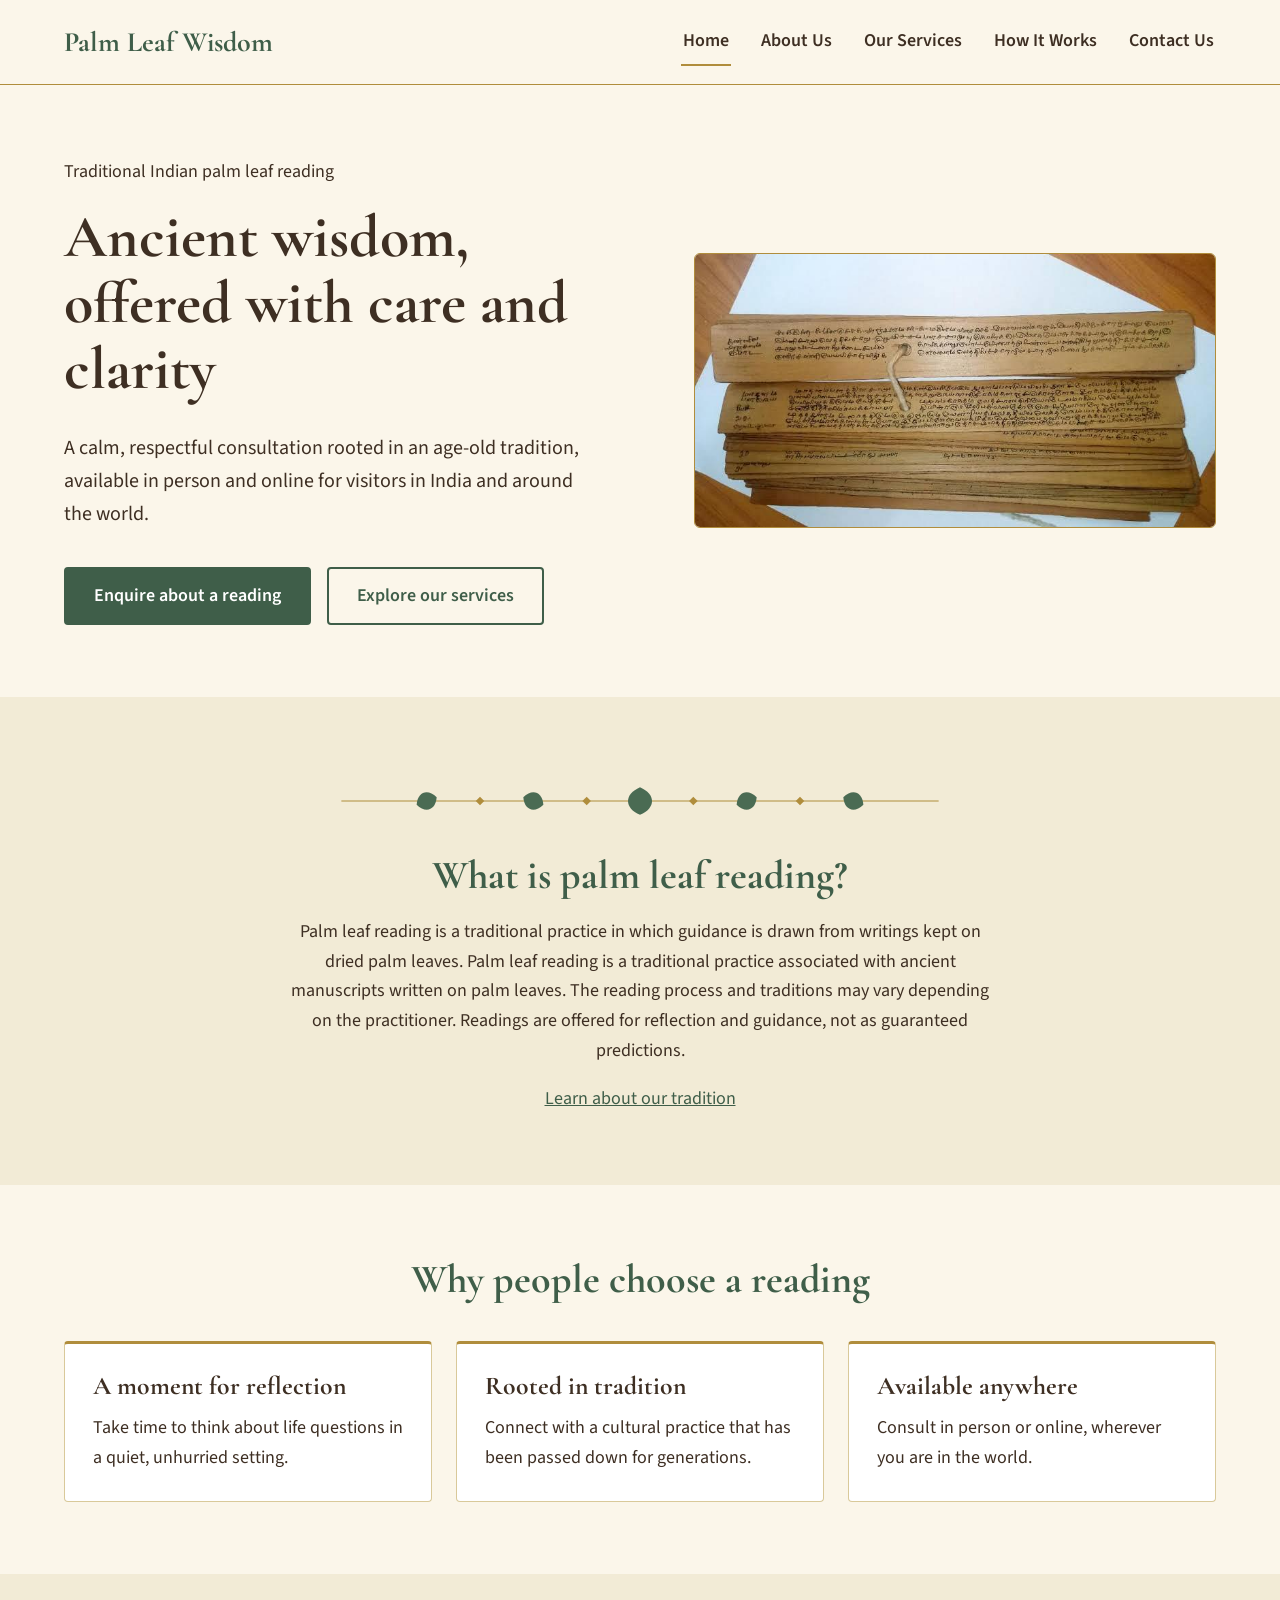
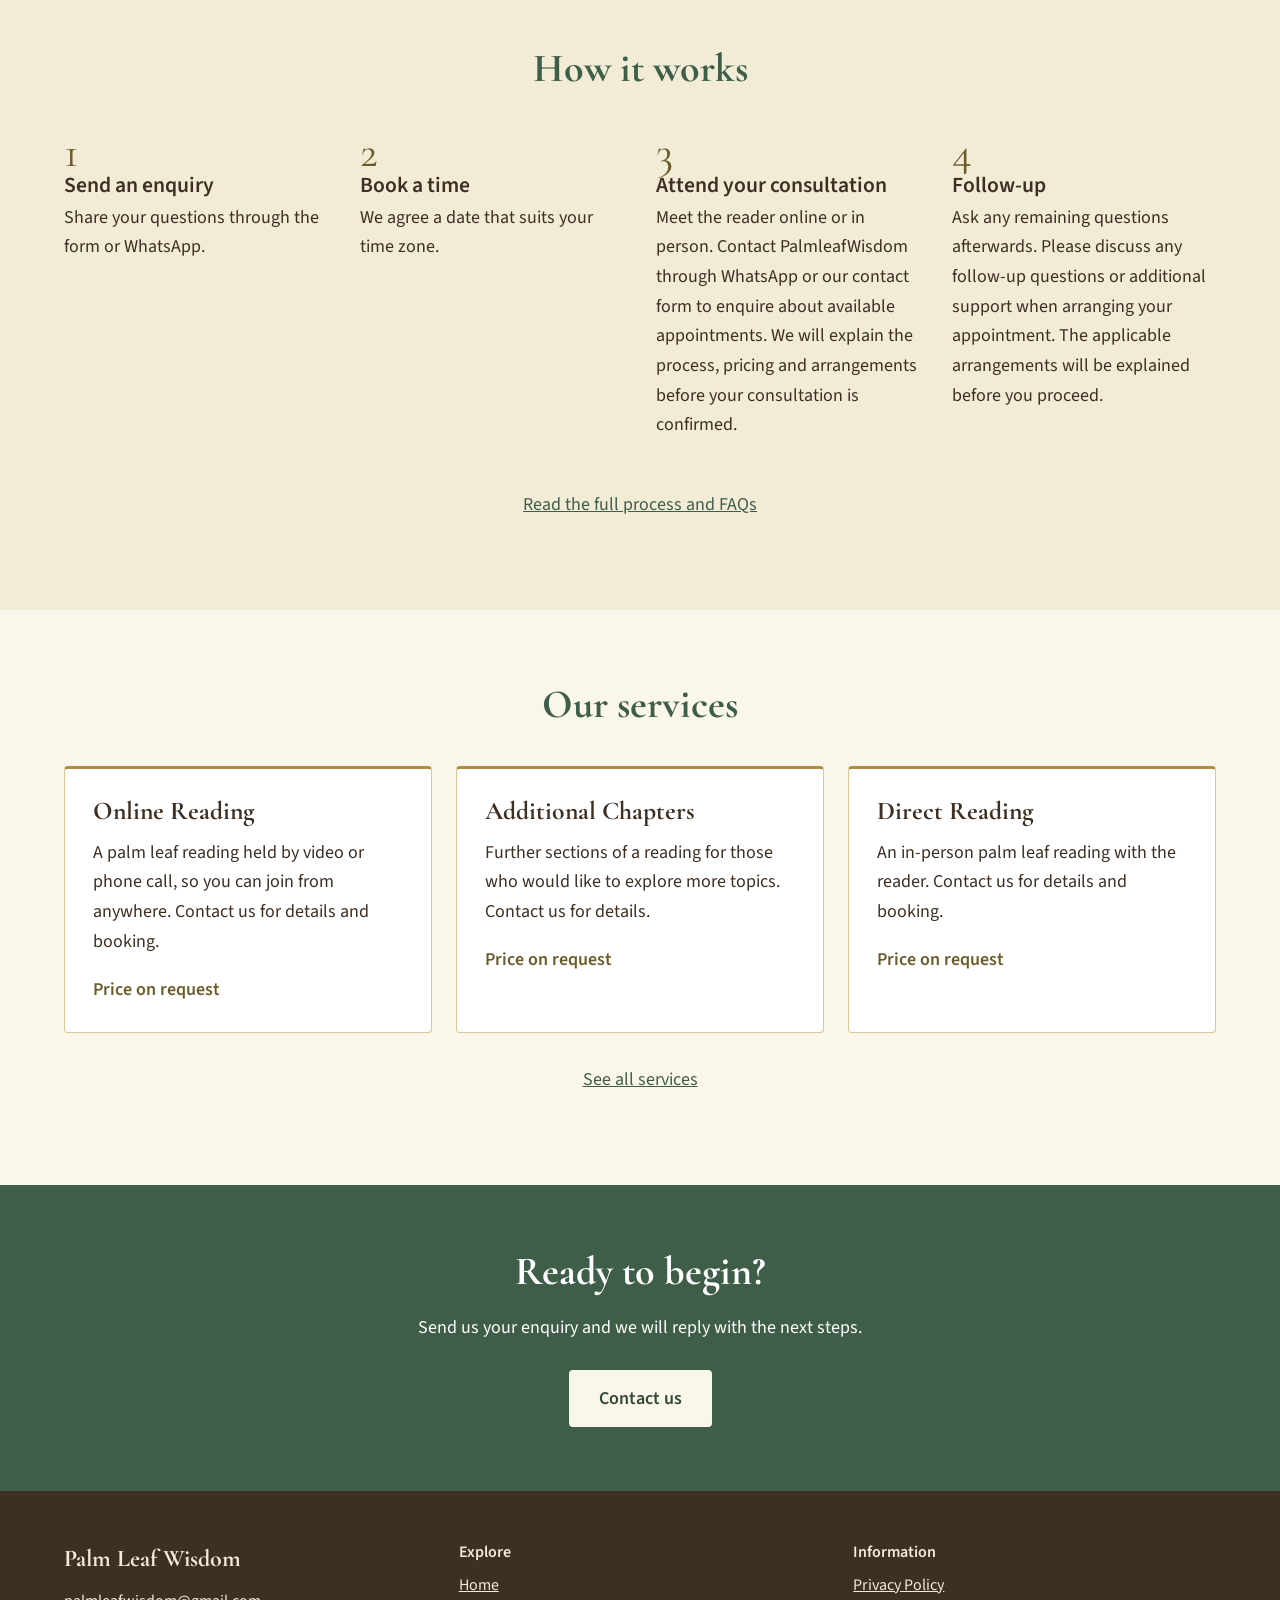
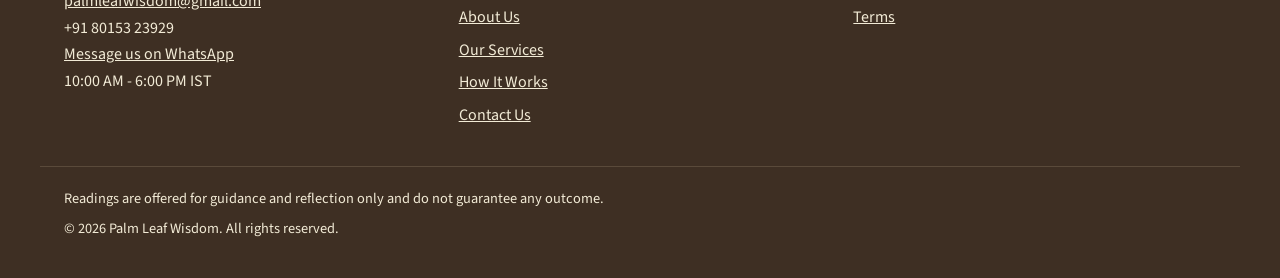
==== index.html @ 373e1920 "Update index.html" ====
<!DOCTYPE html>
<html lang="en">
<head>
  <meta charset="utf-8">
  <meta name="viewport" content="width=device-width, initial-scale=1">
  <title>Palm Leaf Wisdom | Traditional Palm Leaf Reading in India and Online</title>
  <meta name="description" content="Traditional Indian palm leaf reading, offered in person and online. Learn how a consultation works and send an enquiry. Readings are for guidance and reflection.">
  <link rel="icon" href="favicon.svg" type="image/svg+xml">
  <link rel="preconnect" href="https://fonts.googleapis.com">
  <link rel="preconnect" href="https://fonts.gstatic.com" crossorigin>
  <link href="https://fonts.googleapis.com/css2?family=Cormorant+Garamond:wght@600;700&family=Source+Sans+3:wght@400;600&display=swap" rel="stylesheet">
  <link rel="stylesheet" href="css/styles.css">
</head>
<body>
  <a class="skip-link" href="#main">Skip to main content</a>

  <header id="site-header">
    <!-- Menu is built by js/layout.js. This simple menu shows if JavaScript is off. -->
    <noscript>
      <nav aria-label="Main menu" class="container">
        <a href="index.html">Home</a> | <a href="about.html">About Us</a> | <a href="services.html">Our Services</a> |
        <a href="how-it-works.html">How It Works</a> | <a href="contact.html">Contact Us</a>
      </nav>
    </noscript>
  </header>

  <main id="main">

    <!-- Hero -->
    <section class="hero">
      <div class="container hero-inner">
        <div class="hero-text">
          <p>Traditional Indian palm leaf reading</p>
          <h1>Ancient wisdom, offered with care and clarity</h1>
          <p class="lead">A calm, respectful consultation rooted in an age-old tradition, available in person and online for visitors in India and around the world.</p>
          <div class="button-row">
            <a class="button" href="contact.html">Enquire about a reading</a>
            <a class="button button-outline" href="services.html">Explore our services</a>
          </div>
        </div>
        <figure class="hero-image">
          <img src="images/hero.jpg.jpg" alt="Describe what is in your photo">
        </figure>
      </div>
    </section>

    <!-- What is palm leaf reading -->
    <section class="section section-tint">
      <div class="container narrow center">
        <img class="divider" src="images/leaf-divider.svg" width="1200" height="120" alt="">
        <h2>What is palm leaf reading?</h2>
        <p>Palm leaf reading is a traditional practice in which guidance is drawn from writings kept on dried palm leaves. Palm leaf reading is a traditional practice associated with ancient manuscripts written on palm leaves. The reading process and traditions may vary depending on the practitioner. Readings are offered for reflection and guidance, not as guaranteed predictions.</p>
        <a href="about.html">Learn about our tradition</a>
      </div>
    </section>

    <!-- Benefits -->
    <section class="section">
      <div class="container">
        <h2 class="section-title">Why people choose a reading</h2>
        <div class="cards">
          <article class="card">
            <h3>A moment for reflection</h3>
            <p>Take time to think about life questions in a quiet, unhurried setting.</p>
          </article>
          <article class="card">
            <h3>Rooted in tradition</h3>
            <p>Connect with a cultural practice that has been passed down for generations.</p>
          </article>
          <article class="card">
            <h3>Available anywhere</h3>
            <p>Consult in person or online, wherever you are in the world.</p>
          </article>
        </div>
      </div>
    </section>

    <!-- How it works -->
    <section class="section section-tint">
      <div class="container">
        <h2 class="section-title">How it works</h2>
        <ol class="steps">
          <li><h3>Send an enquiry</h3><p>Share your questions through the form or WhatsApp.</p></li>
          <li><h3>Book a time</h3><p>We agree a date that suits your time zone.</p></li>
          <li><h3>Attend your consultation</h3><p>Meet the reader online or in person. Contact PalmleafWisdom through WhatsApp or our contact form to enquire about available appointments. We will explain the process, pricing and arrangements before your consultation is confirmed.</p></li>
          <li><h3>Follow-up</h3><p>Ask any remaining questions afterwards. Please discuss any follow-up questions or additional support when arranging your appointment. The applicable arrangements will be explained before you proceed.</p></li>
        </ol>
        <p class="section-link"><a href="how-it-works.html">Read the full process and FAQs</a></p>
      </div>
    </section>

    <!-- Services preview (filled in from js/config.js) -->
    <section class="section">
      <div class="container">
        <h2 class="section-title">Our services</h2>
        <div class="cards" id="services-list" data-limit="3">
          <noscript><p>Please see our <a href="services.html">services page</a>.</p></noscript>
        </div>
        <p class="section-link"><a href="services.html">See all services</a></p>
      </div>
    </section>

    <!-- Call to action -->
    <section class="cta-band">
      <div class="container">
        <h2>Ready to begin?</h2>
        <p>Send us your enquiry and we will reply with the next steps.</p>
        <a class="button button-light" href="contact.html">Contact us</a>
      </div>
    </section>

  </main>

  <footer id="site-footer">
    <!-- Footer is built by js/layout.js -->
    <noscript>
      <div class="container">
        <p><a href="privacy.html">Privacy Policy</a> | <a href="terms.html">Terms</a></p>
      </div>
    </noscript>
  </footer>

  <script src="js/config.js"></script>
  <script src="js/layout.js"></script>
</body>
</html>
---- css/styles.css ----
/* ==========================================================
   styles.css  -  one stylesheet shared by every page
   To change the colors, edit the values in :root below.
   ========================================================== */

:root {
  --ivory: #FBF6EA;
  --ivory-deep: #F2EBD6;
  --leaf: #EADFC2;
  --green: #3F5E49;
  --green-dark: #2F4838;
  --brown: #3E2F23;
  --brown-soft: #5A4A3A;
  --gold: #B08D3C;
  --gold-text: #6B5A2A;
  --gold-light: #E3C77E;
  --white: #FFFFFF;

  --font-heading: "Cormorant Garamond", Georgia, "Times New Roman", serif;
  --font-body: "Source Sans 3", system-ui, -apple-system, "Segoe UI", Roboto, Arial, sans-serif;
}

/* ---------- Base ---------- */
*, *::before, *::after { box-sizing: border-box; }

body {
  margin: 0;
  background: var(--ivory);
  color: var(--brown);
  font-family: var(--font-body);
  font-size: 1.125rem;
  line-height: 1.65;
  overflow-wrap: anywhere; /* lets long emails wrap on very small phones */
}

img { max-width: 100%; height: auto; }

h1, h2, h3 {
  font-family: var(--font-heading);
  line-height: 1.1;
  margin: 0 0 0.5em;
}
h1 { font-size: clamp(2.4rem, 6vw, 3.75rem); }
h2 { font-size: clamp(1.9rem, 4vw, 2.5rem); color: var(--green); }
h3 { font-size: 1.6rem; }
p { margin: 0 0 1em; }

a { color: var(--green); }
a:hover { color: var(--gold-text); }

:focus-visible {
  outline: 3px solid var(--gold);
  outline-offset: 3px;
}

.container { max-width: 1200px; margin: 0 auto; padding: 0 24px; }
.section { padding: 72px 0; }
.section-tint { background: var(--ivory-deep); }
.center { text-align: center; }
.narrow { max-width: 760px; margin-left: auto; margin-right: auto; }

.skip-link {
  position: absolute;
  left: -999px;
  top: 8px;
  background: var(--green);
  color: var(--white);
  padding: 10px 16px;
  z-index: 100;
}
.skip-link:focus { left: 8px; color: var(--white); }

/* ---------- Header and menu ---------- */
.site-header { border-bottom: 1px solid var(--gold); background: var(--ivory); }
.header-inner {
  display: flex;
  flex-wrap: wrap;
  align-items: center;
  justify-content: space-between;
  gap: 12px 24px;
  padding-top: 18px;
  padding-bottom: 18px;
}
.brand {
  font-family: var(--font-heading);
  font-weight: 700;
  font-size: 1.75rem;
  color: var(--green);
  text-decoration: none;
}
.site-nav ul { list-style: none; margin: 0; padding: 0; display: flex; flex-wrap: wrap; gap: 8px 28px; }
.site-nav a {
  display: inline-block;
  padding: 8px 2px;
  font-weight: 600;
  color: var(--brown);
  text-decoration: none;
  border-bottom: 2px solid transparent;
}
.site-nav a:hover { color: var(--gold-text); border-bottom-color: var(--gold); }
.site-nav a[aria-current="page"] { border-bottom-color: var(--gold); }

.nav-toggle {
  display: none;
  min-height: 44px;
  padding: 8px 18px;
  background: transparent;
  color: var(--green);
  border: 2px solid var(--green);
  border-radius: 4px;
  font: inherit;
  font-weight: 600;
  cursor: pointer;
}

@media (max-width: 760px) {
  .nav-toggle { display: inline-block; }
  .site-nav { display: none; width: 100%; }
  .site-nav.open { display: block; }
  .site-nav ul { flex-direction: column; gap: 0; }
  .site-nav a { display: block; padding: 12px 0; border-bottom: 1px solid var(--leaf); }
}

/* ---------- Buttons ---------- */
.button {
  display: inline-block;
  min-height: 44px;
  padding: 12px 28px;
  background: var(--green);
  color: var(--white);
  border: 2px solid var(--green);
  border-radius: 4px;
  font: inherit;
  font-weight: 600;
  text-decoration: none;
  text-align: center;
  cursor: pointer;
}
.button:hover { background: var(--green-dark); border-color: var(--green-dark); color: var(--white); }
.button-outline { background: transparent; color: var(--green); }
.button-outline:hover { background: var(--green); color: var(--white); }
.button-light { background: var(--ivory); border-color: var(--ivory); color: var(--green-dark); }
.button-light:hover { background: var(--white); border-color: var(--white); color: var(--green-dark); }
.button-row { display: flex; flex-wrap: wrap; gap: 16px; }

/* ---------- Hero ---------- */
.hero { padding: 72px 0; }
.hero-inner { display: flex; flex-wrap: wrap; align-items: center; gap: 48px; }
.hero-text { flex: 1 1 420px; }
.hero-text p { max-width: 520px; }
.hero-text .lead { margin-bottom: 1.8em; }
.hero-image {
  flex: 1 1 360px;
  margin: 0;
  border: 1px solid var(--gold);
  border-radius: 6px;
  overflow: hidden;
  background: var(--leaf);
}
.hero-image img { display: block; width: 100%; }

.divider { display: block; width: 100%; max-width: 640px; margin: 0 auto 20px; }

/* ---------- Cards, steps ---------- */
.cards {
  display: grid;
  grid-template-columns: repeat(auto-fit, minmax(250px, 1fr));
  gap: 24px;
}
.card {
  background: var(--white);
  border: 1px solid #D9C99A;
  border-top: 3px solid var(--gold);
  border-radius: 4px;
  padding: 28px;
}
.card p:last-child { margin-bottom: 0; }
.price { font-weight: 600; color: var(--gold-text); }

.steps {
  list-style: none;
  margin: 0;
  padding: 0;
  display: grid;
  grid-template-columns: repeat(auto-fit, minmax(220px, 1fr));
  gap: 32px;
  counter-reset: step;
}
.steps li { counter-increment: step; }
.steps li::before {
  content: counter(step);
  display: block;
  font-family: var(--font-heading);
  font-size: 2.75rem;
  line-height: 1;
  color: var(--gold-text);
}
.steps h3 { font-size: 1.35rem; font-family: var(--font-body); font-weight: 600; margin-bottom: 0.25em; }

.section-title { margin-bottom: 40px; text-align: center; }
.section-link { margin-top: 32px; text-align: center; }

/* ---------- Call to action band ---------- */
.cta-band { background: var(--green); color: var(--white); padding: 64px 0; text-align: center; }
.cta-band h2 { color: var(--white); }
.cta-band p { max-width: 560px; margin-left: auto; margin-right: auto; margin-bottom: 1.5em; }

/* ---------- Footer ---------- */
.site-footer { background: var(--brown); color: var(--ivory-deep); padding: 48px 0 32px; font-size: 1rem; }
.site-footer a { color: var(--ivory-deep); }
.site-footer a:hover { color: var(--gold-light); }
.footer-grid { display: grid; grid-template-columns: repeat(auto-fit, minmax(220px, 1fr)); gap: 32px; }
.footer-brand { font-family: var(--font-heading); font-weight: 700; font-size: 1.5rem; margin-bottom: 0.4em; }
.footer-heading { font-weight: 600; margin-bottom: 0.4em; }
.site-footer ul { list-style: none; margin: 0; padding: 0; }
.site-footer li { margin-bottom: 6px; }
.footer-note { margin-top: 32px; padding-top: 20px; border-top: 1px solid var(--brown-soft); font-size: 0.9rem; }
.footer-note p { margin-bottom: 0.4em; }

/* ---------- Inner pages (used from Stage 3) ---------- */
.page-hero { background: var(--ivory-deep); padding: 56px 0; text-align: center; border-bottom: 1px solid var(--gold); }
.page-hero h1 { color: var(--green); }
.prose { max-width: 760px; margin: 0 auto; }
.prose h2 { margin-top: 1.5em; }
.notice { background: var(--ivory-deep); border: 1px solid var(--gold); border-radius: 4px; padding: 16px 20px; }

details { background: var(--white); border: 1px solid #D9C99A; border-radius: 4px; margin-bottom: 12px; }
summary { cursor: pointer; padding: 16px 20px; font-weight: 600; min-height: 44px; }
details p { padding: 0 20px; }

/* ---------- Form (used from Stage 4) ---------- */
.form-field { margin-bottom: 20px; }
label { display: block; font-weight: 600; margin-bottom: 6px; }
input, select, textarea {
  width: 100%;
  min-height: 44px;
  padding: 10px 12px;
  background: var(--white);
  color: var(--brown);
  border: 1px solid var(--brown-soft);
  border-radius: 4px;
  font: inherit;
}
textarea { min-height: 140px; resize: vertical; }
.error-text { color: #9B2C2C; font-size: 0.95rem; margin-top: 4px; }

/* ---------- Motion preferences ---------- */
@media (prefers-reduced-motion: reduce) {
  * { scroll-behavior: auto !important; transition: none !important; animation: none !important; }
}

/* ---------- Layout helpers for Stage 3 pages ---------- */
.two-col {
  display: grid;
  grid-template-columns: repeat(auto-fit, minmax(min(300px, 100%), 1fr));
  gap: 48px;
  align-items: start;
}
.lead { font-size: 1.25rem; }
.image-placeholder {
  display: flex;
  align-items: center;
  justify-content: center;
  min-height: 280px;
  padding: 24px;
  text-align: center;
  background: var(--leaf);
  border: 2px dashed var(--gold);
  border-radius: 6px;
  color: var(--brown-soft);
  font-size: 1rem;
}
.contact-list { list-style: none; margin: 0 0 1.5em; padding: 0; }
.contact-list li { margin-bottom: 12px; }
.prose h2 { font-size: 1.75rem; }

/* ---------- Form messages (Stage 4) ---------- */
.hp { position: absolute; left: -9999px; height: 0; overflow: hidden; }
input[aria-invalid="true"], select[aria-invalid="true"], textarea[aria-invalid="true"] { border: 2px solid #9B2C2C; }
.form-message { padding: 16px 20px; border-radius: 4px; margin-bottom: 20px; font-weight: 600; }
.form-success { background: #E7F0E9; border: 1px solid var(--green); color: var(--green-dark); }
.form-error { background: #F8E8E8; border: 1px solid #9B2C2C; color: #7A2020; }
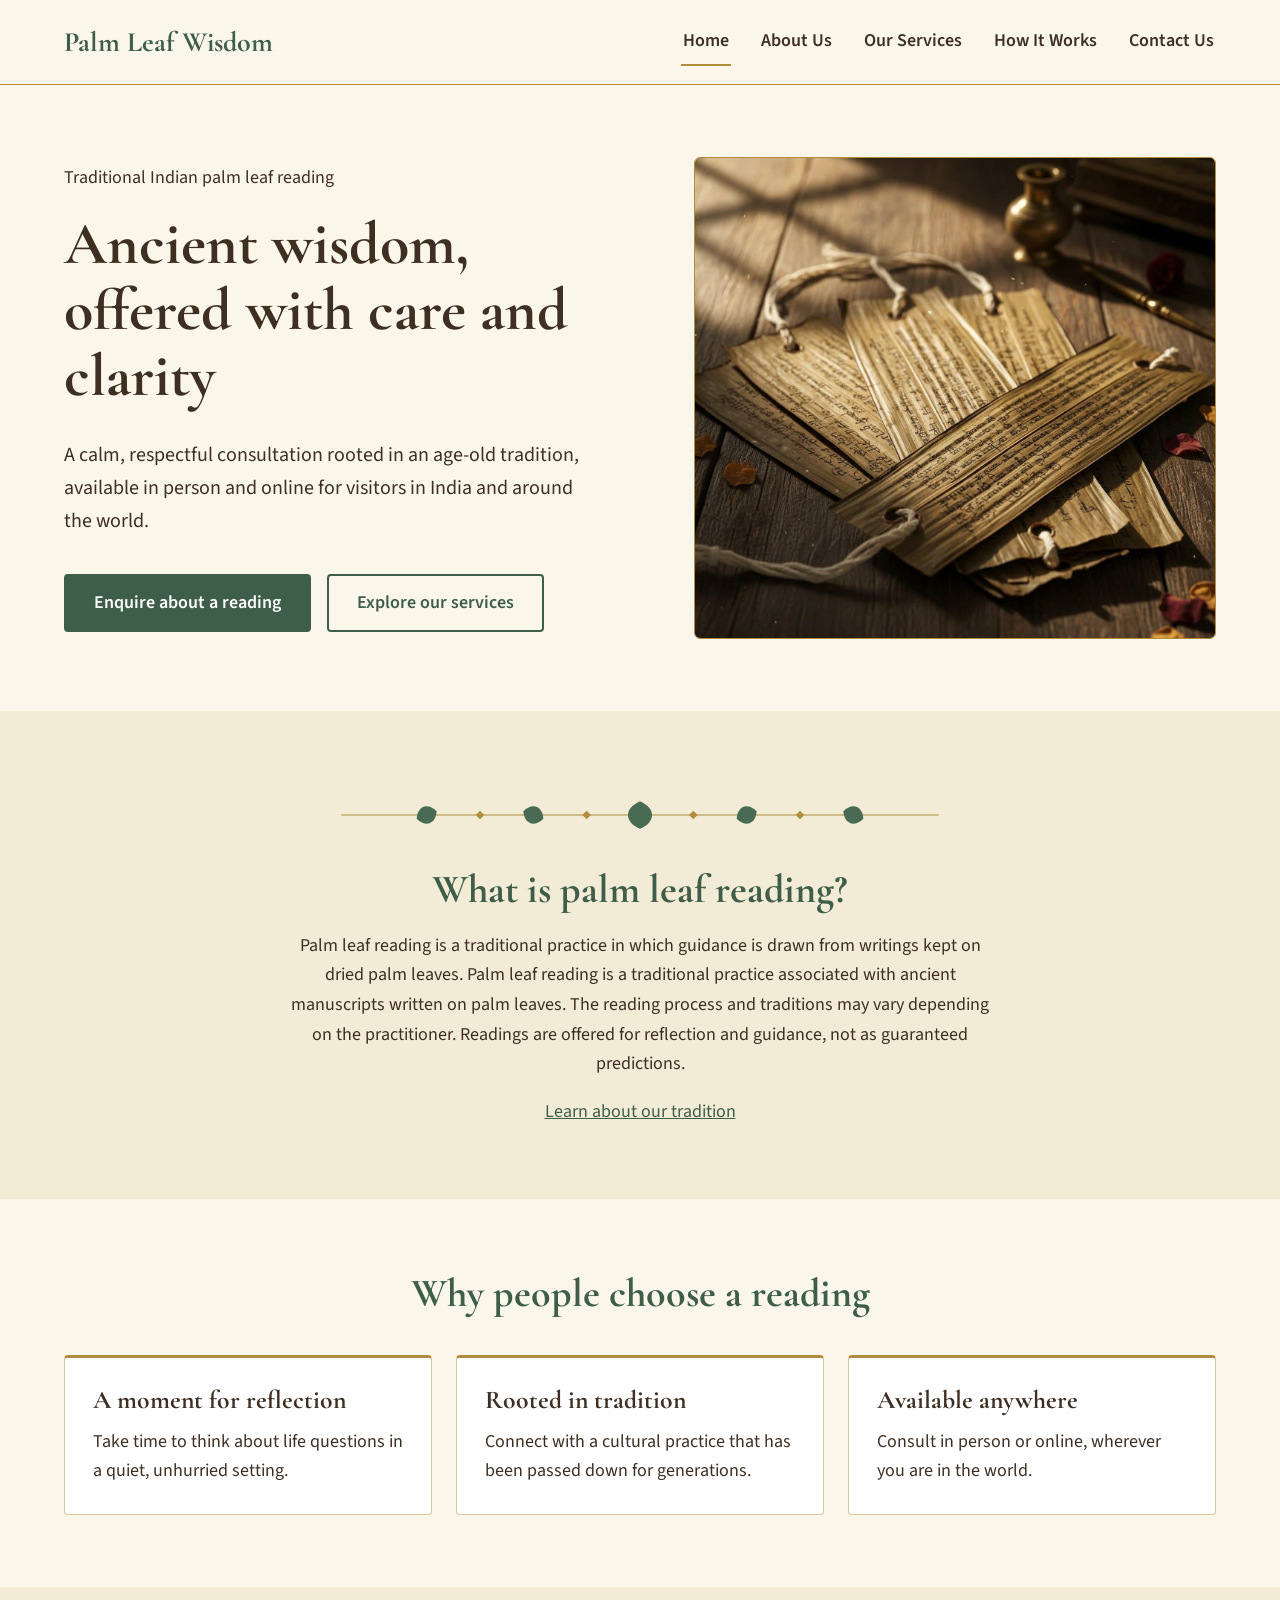
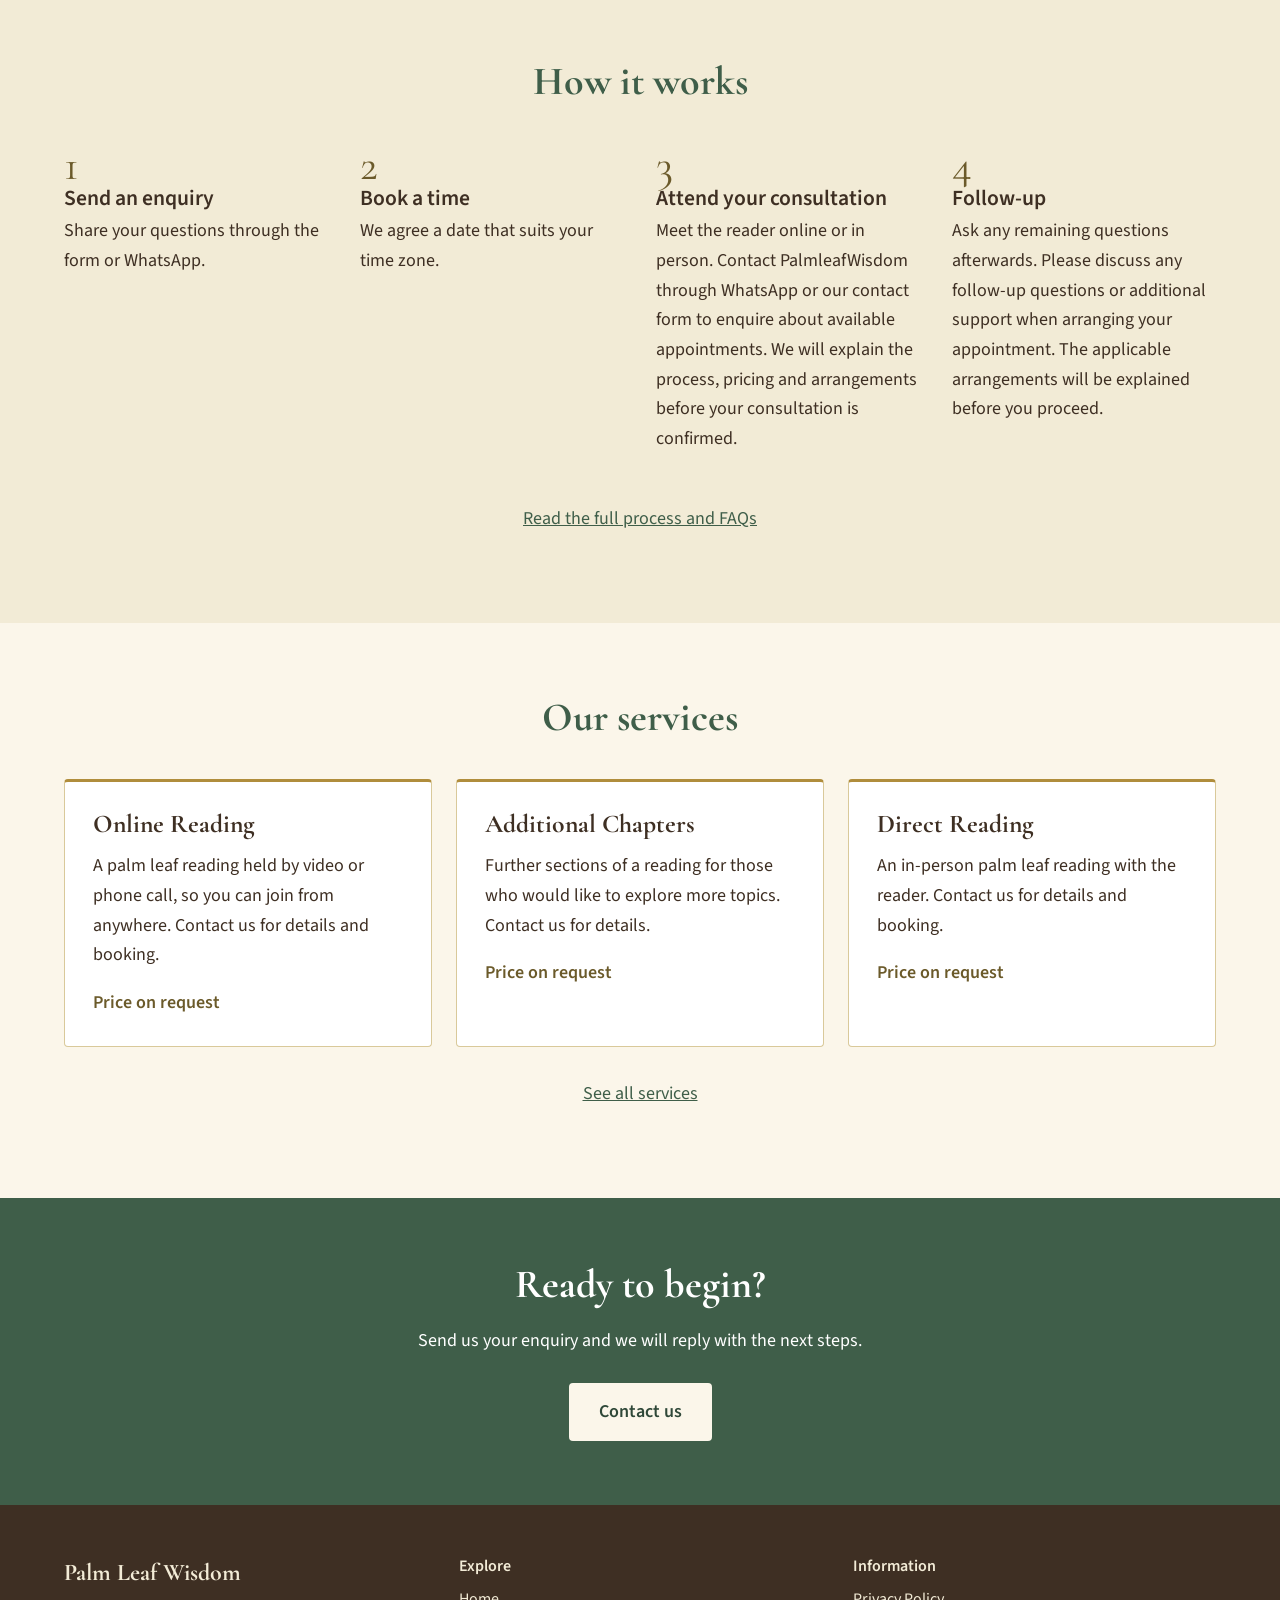
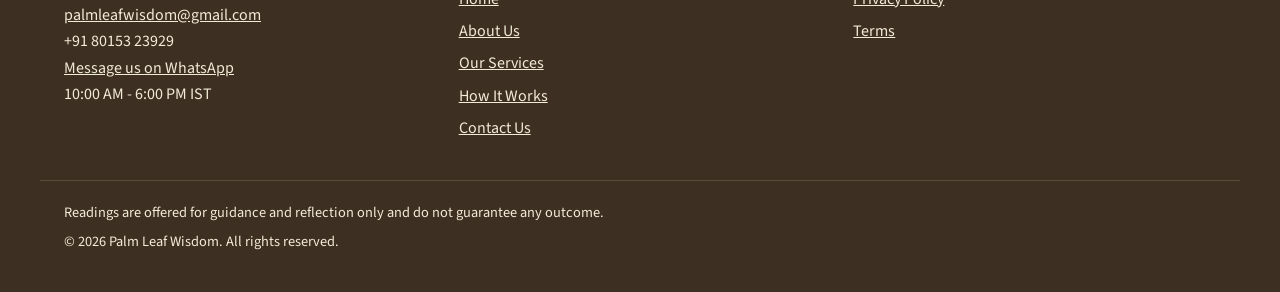
==== commit ca10ff4a: "Update index.html" ====
--- a/index.html
+++ b/index.html
@@ -39,7 +39,7 @@
           </div>
         </div>
         <figure class="hero-image">
-          <img src="images/hero.jpg.jpg" alt="Describe what is in your photo">
+          <img src="images/palm-leaf-manuscript.jpg.jpg" alt="Traditional Tamil writing on ancient palm-leaf manuscripts">
         </figure>
       </div>
     </section>
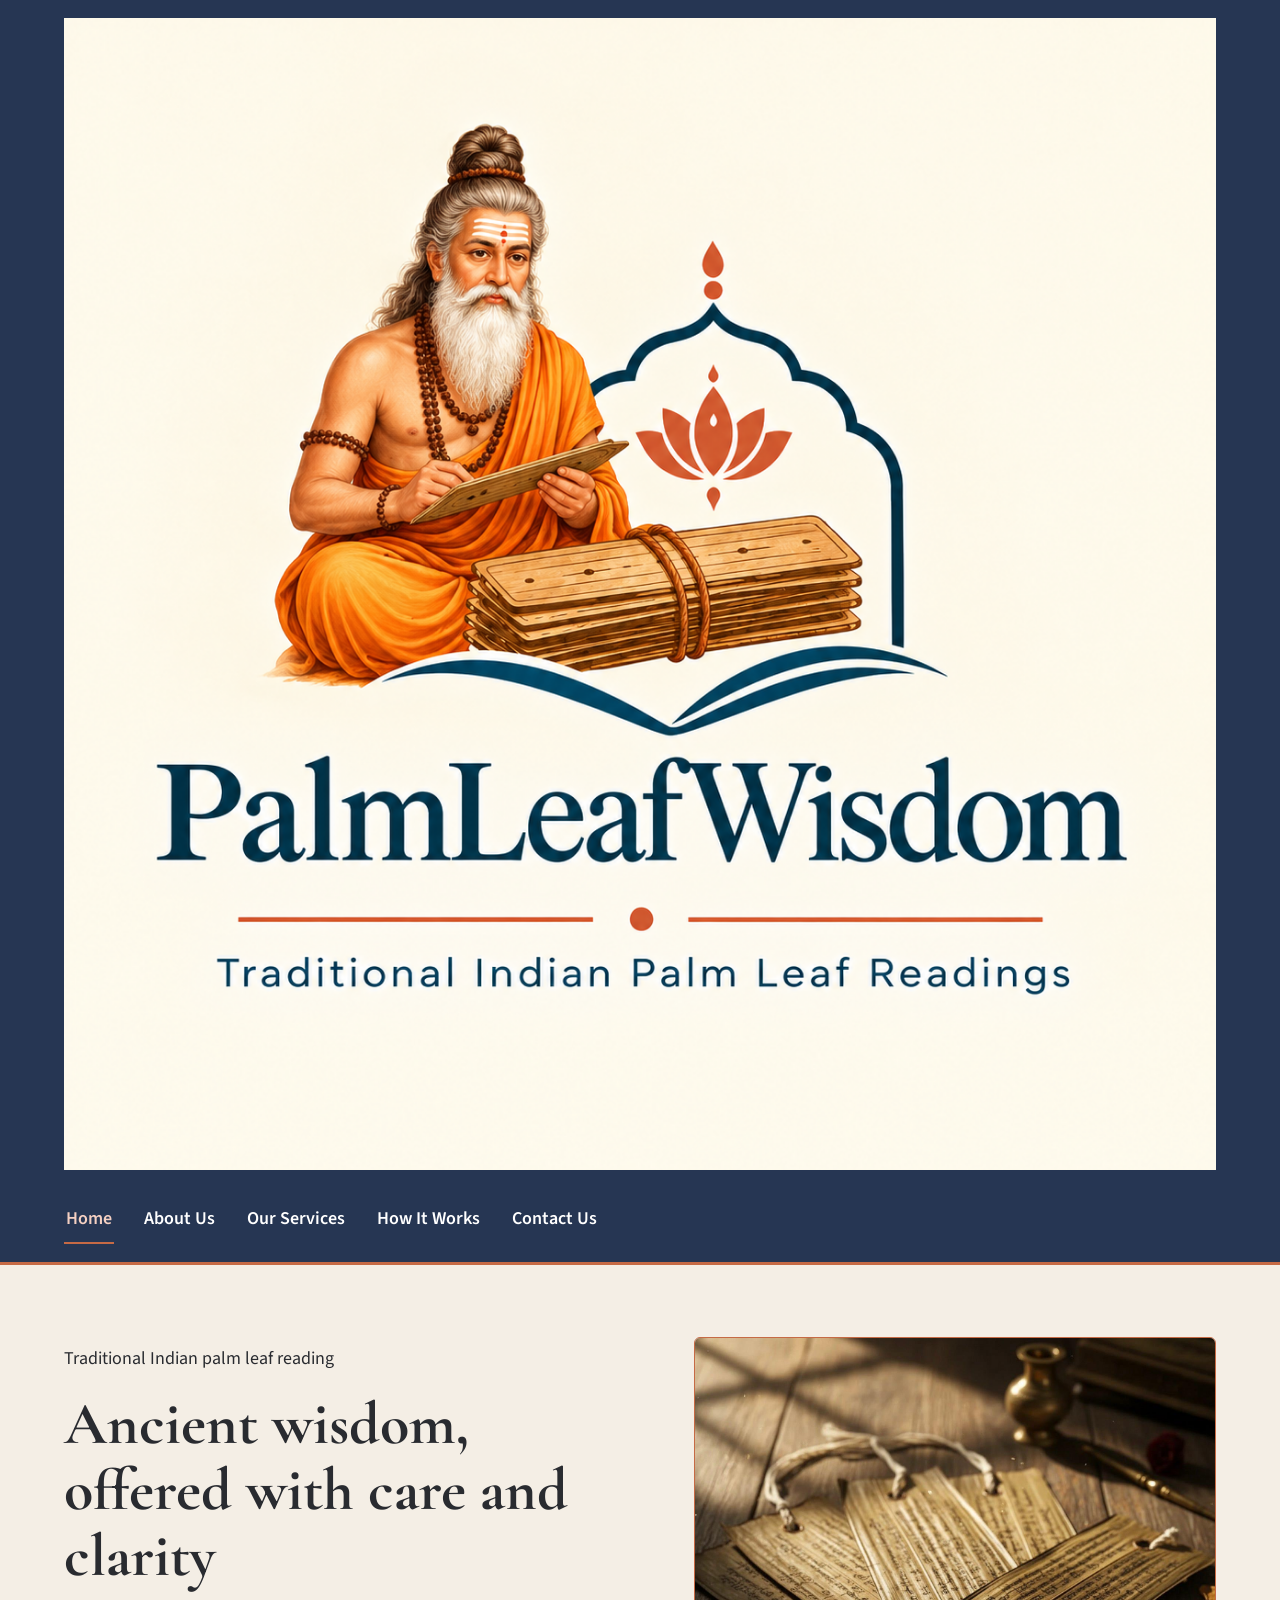
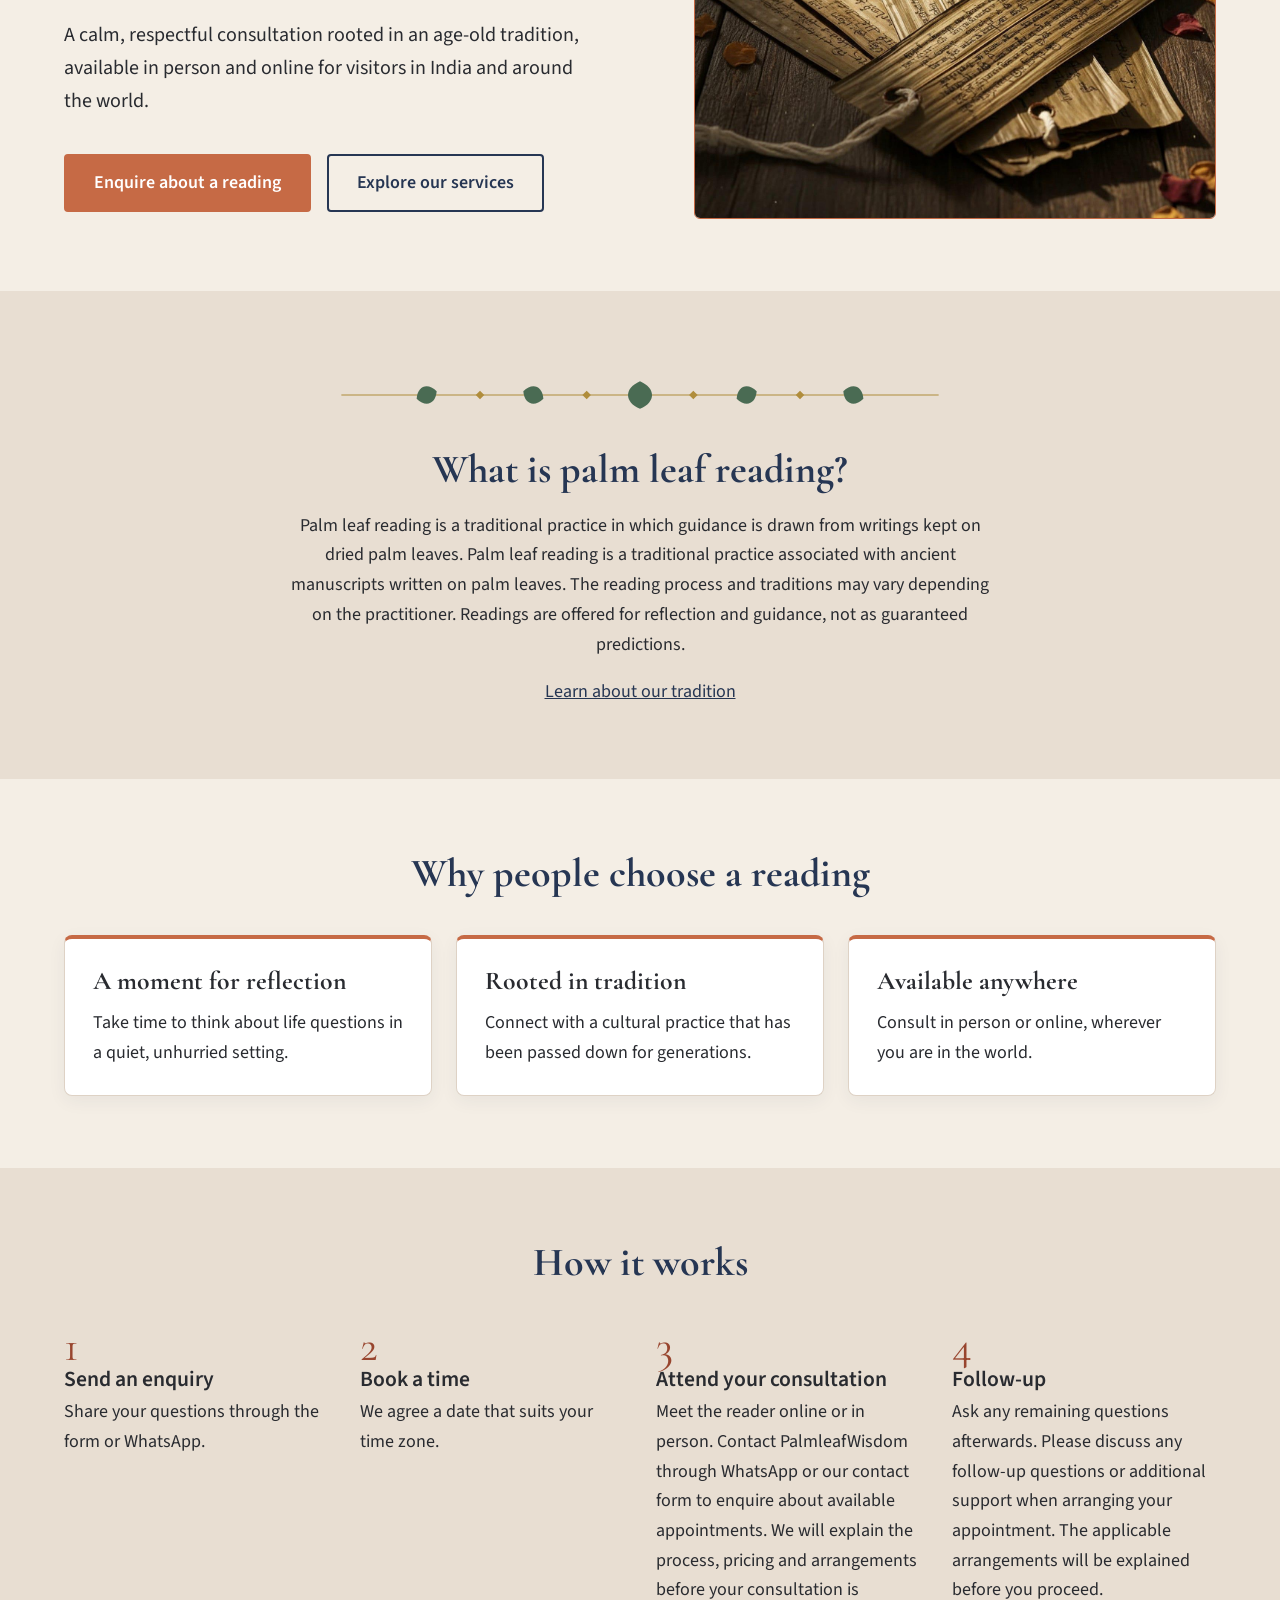
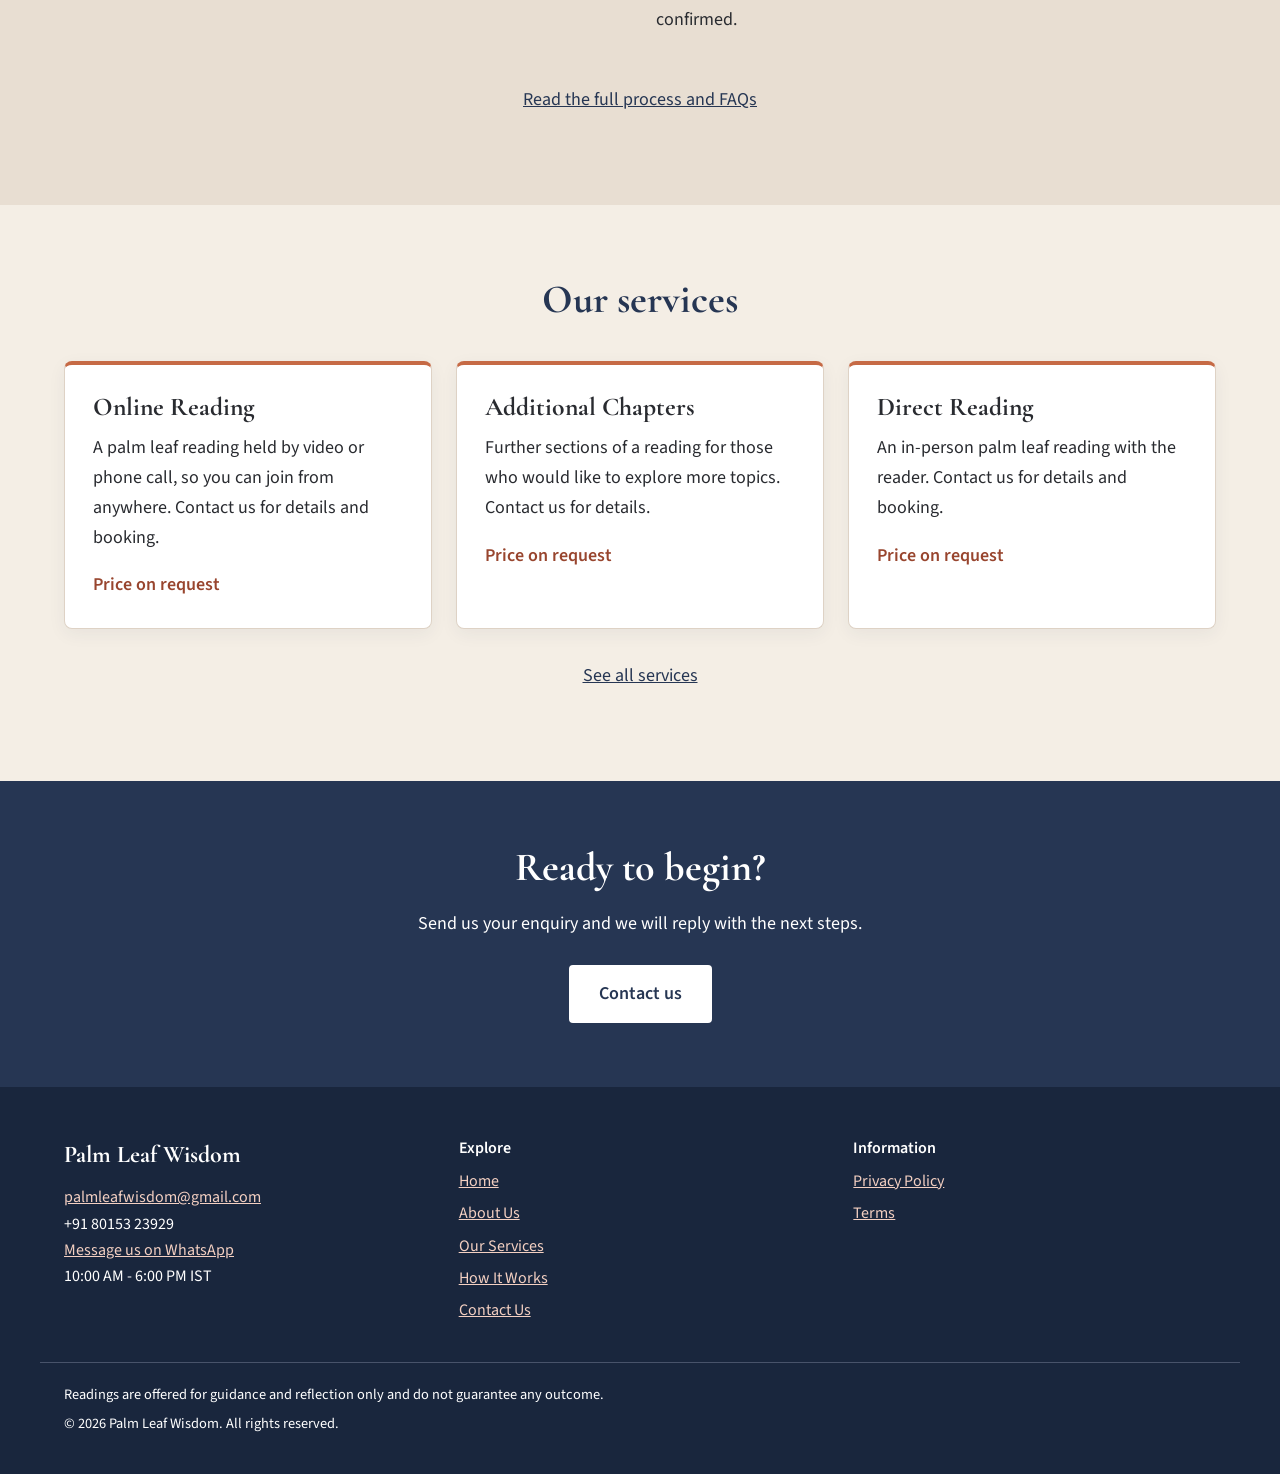
==== commit af8bc5a8: "Update index.html" ====
--- a/index.html
+++ b/index.html
@@ -4,7 +4,7 @@
   <meta charset="utf-8">
   <meta name="viewport" content="width=device-width, initial-scale=1">
   <title>Palm Leaf Wisdom | Traditional Palm Leaf Reading in India and Online</title>
-  <meta name="description" content="Traditional Indian palm leaf reading, offered in person and online. Learn how a consultation works and send an enquiry. Readings are for guidance and reflection.">
+  <meta name="description" content="Traditional Indian palm leaf reading, offered in person and online. Learn how a consultation works and send an enquiry. Readings are for guidance and reflection.Palm leaf readings are available in English and Tamil. Please mention your preferred language when enquiring about an appointment.">
   <link rel="icon" href="favicon.svg" type="image/svg+xml">
   <link rel="preconnect" href="https://fonts.googleapis.com">
   <link rel="preconnect" href="https://fonts.gstatic.com" crossorigin>
--- a/css/styles.css
+++ b/css/styles.css
@@ -3,22 +3,29 @@
    To change the colors, edit the values in :root below.
    ========================================================== */
 
+
 :root {
-  --ivory: #FBF6EA;
-  --ivory-deep: #F2EBD6;
-  --leaf: #EADFC2;
-  --green: #3F5E49;
-  --green-dark: #2F4838;
-  --brown: #3E2F23;
-  --brown-soft: #5A4A3A;
-  --gold: #B08D3C;
-  --gold-text: #6B5A2A;
-  --gold-light: #E3C77E;
+  /* Palm Leaf Wisdom — Indigo & Terracotta */
+  --ivory: #F4EEE5;
+  --ivory-deep: #E8DED2;
+  --leaf: #F0D2C3;
+
+  --green: #263653;
+  --green-dark: #19263D;
+
+  --brown: #292B30;
+  --brown-soft: #51545B;
+
+  --gold: #C66A45;
+  --gold-text: #98452E;
+  --gold-light: #F4D0C2;
+
   --white: #FFFFFF;
 
   --font-heading: "Cormorant Garamond", Georgia, "Times New Roman", serif;
   --font-body: "Source Sans 3", system-ui, -apple-system, "Segoe UI", Roboto, Arial, sans-serif;
 }
+
 
 /* ---------- Base ---------- */
 *, *::before, *::after { box-sizing: border-box; }
@@ -280,3 +287,147 @@
 .form-message { padding: 16px 20px; border-radius: 4px; margin-bottom: 20px; font-weight: 600; }
 .form-success { background: #E7F0E9; border: 1px solid var(--green); color: var(--green-dark); }
 .form-error { background: #F8E8E8; border: 1px solid #9B2C2C; color: #7A2020; }
+
+/* ---------- Palm Leaf Wisdom: Indigo & Terracotta redesign ---------- */
+
+.site-header {
+  background: var(--green);
+  border-bottom: 3px solid var(--gold);
+}
+
+.brand {
+  color: var(--white);
+}
+
+.site-nav a {
+  color: var(--white);
+}
+
+.site-nav a:hover,
+.site-nav a[aria-current="page"] {
+  color: var(--gold-light);
+  border-bottom-color: var(--gold);
+}
+
+.nav-toggle {
+  color: var(--white);
+  border-color: var(--gold-light);
+}
+
+.nav-toggle:hover {
+  background: var(--green-dark);
+}
+
+.button {
+  background: var(--gold);
+  border-color: var(--gold);
+  color: var(--white);
+}
+
+.button:hover {
+  background: var(--gold-text);
+  border-color: var(--gold-text);
+  color: var(--white);
+}
+
+.button-outline {
+  background: transparent;
+  color: var(--green);
+  border-color: var(--green);
+}
+
+.button-outline:hover {
+  background: var(--green);
+  border-color: var(--green);
+  color: var(--white);
+}
+
+.button-light {
+  background: var(--white);
+  border-color: var(--white);
+  color: var(--green);
+}
+
+.button-light:hover {
+  background: var(--ivory-deep);
+  border-color: var(--ivory-deep);
+  color: var(--green-dark);
+}
+
+.hero-image {
+  border-color: var(--gold);
+  background: var(--ivory-deep);
+}
+
+.card {
+  border: 1px solid #DED2C5;
+  border-top: 4px solid var(--gold);
+  border-radius: 8px;
+  box-shadow: 0 5px 18px rgba(38, 54, 83, 0.06);
+}
+
+.cta-band {
+  background: var(--green);
+}
+
+.cta-band h2 {
+  color: var(--white);
+}
+
+.site-footer {
+  background: var(--green-dark);
+  color: var(--white);
+}
+
+.site-footer a {
+  color: var(--gold-light);
+}
+
+.site-footer a:hover {
+  color: var(--white);
+}
+
+.footer-note {
+  border-top-color: #48536A;
+}
+
+.page-hero {
+  background: var(--ivory-deep);
+  border-bottom: 3px solid var(--gold);
+}
+
+.page-hero h1,
+h2 {
+  color: var(--green);
+}
+
+.notice {
+  background: var(--ivory-deep);
+  border-color: var(--gold);
+  border-radius: 8px;
+}
+
+details {
+  border-color: #DED2C5;
+  border-radius: 8px;
+}
+
+input, select, textarea {
+  border-color: #A8A09A;
+}
+
+input:focus, select:focus, textarea:focus {
+  outline: 2px solid var(--green);
+  outline-offset: 2px;
+}
+
+@media (max-width: 760px) {
+  .site-nav {
+    background: var(--green);
+  }
+
+  .site-nav a {
+    border-bottom-color: #48536A;
+  }
+}
+
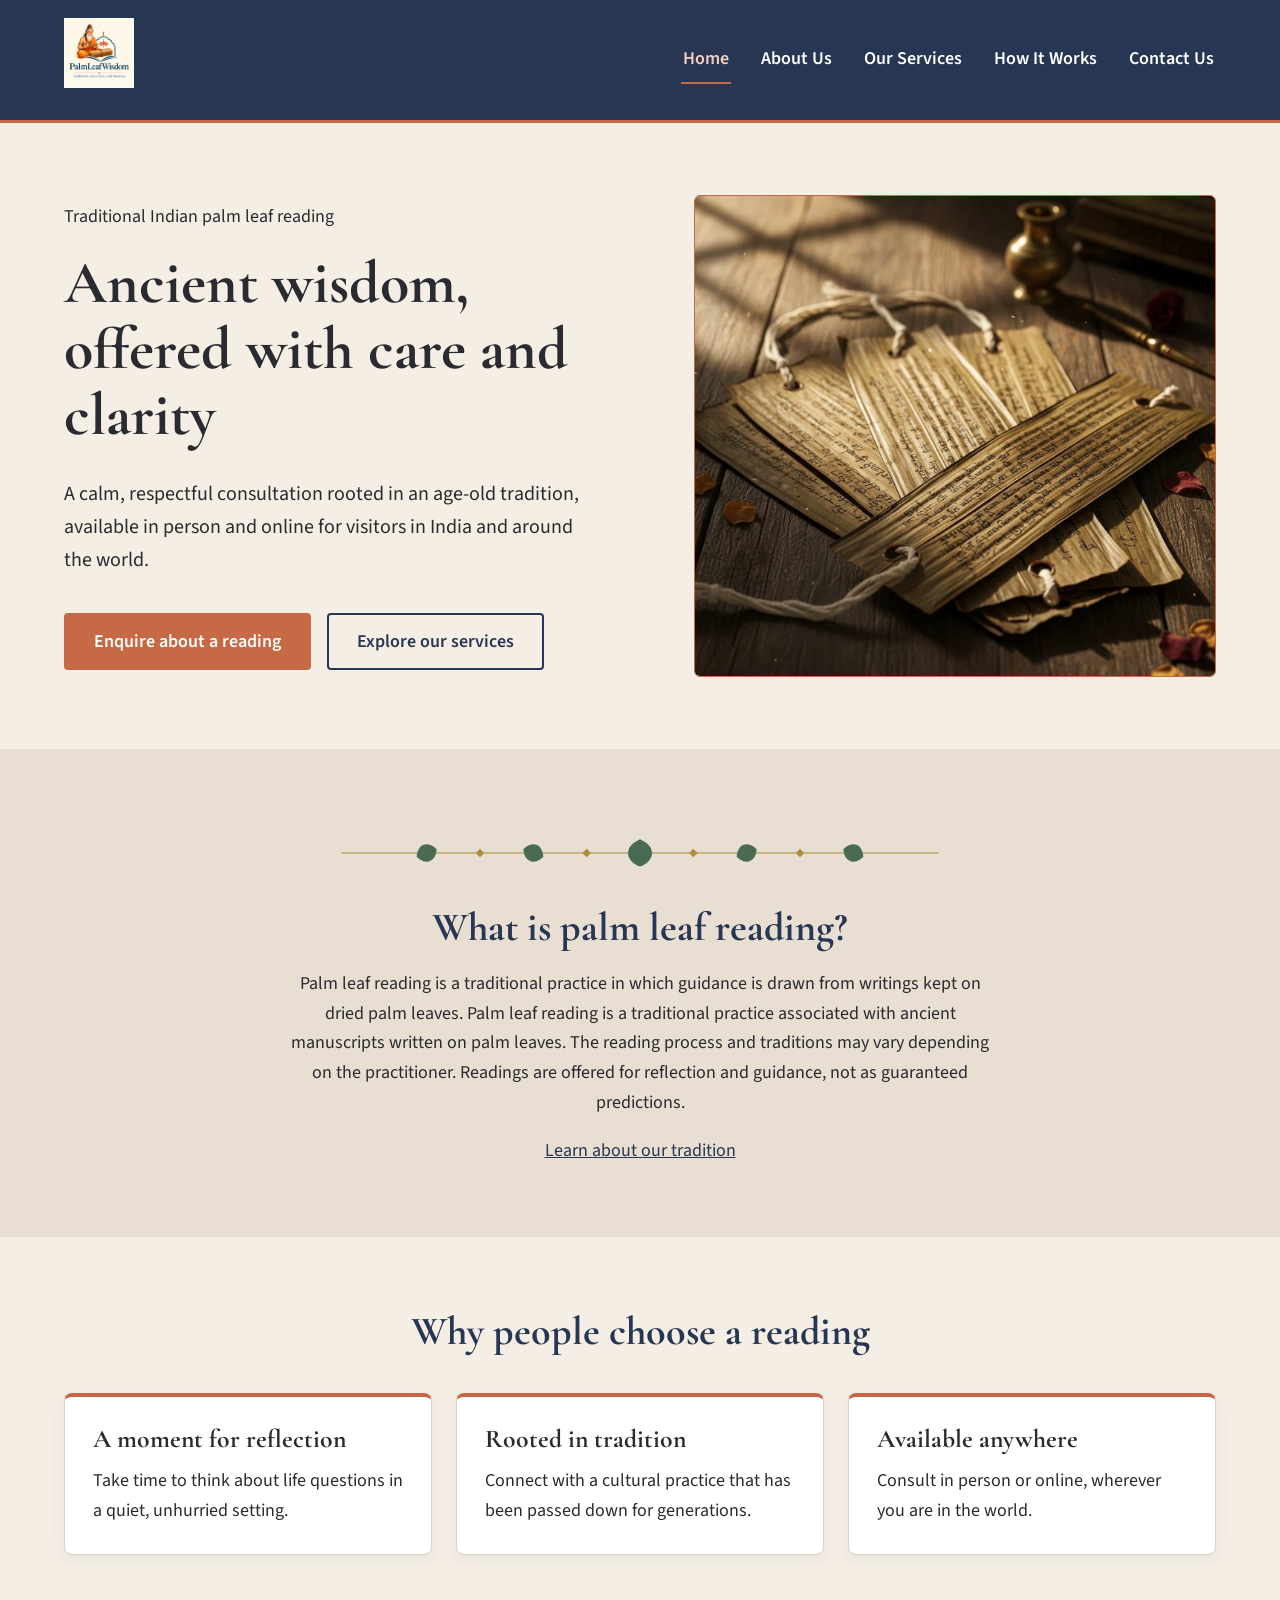
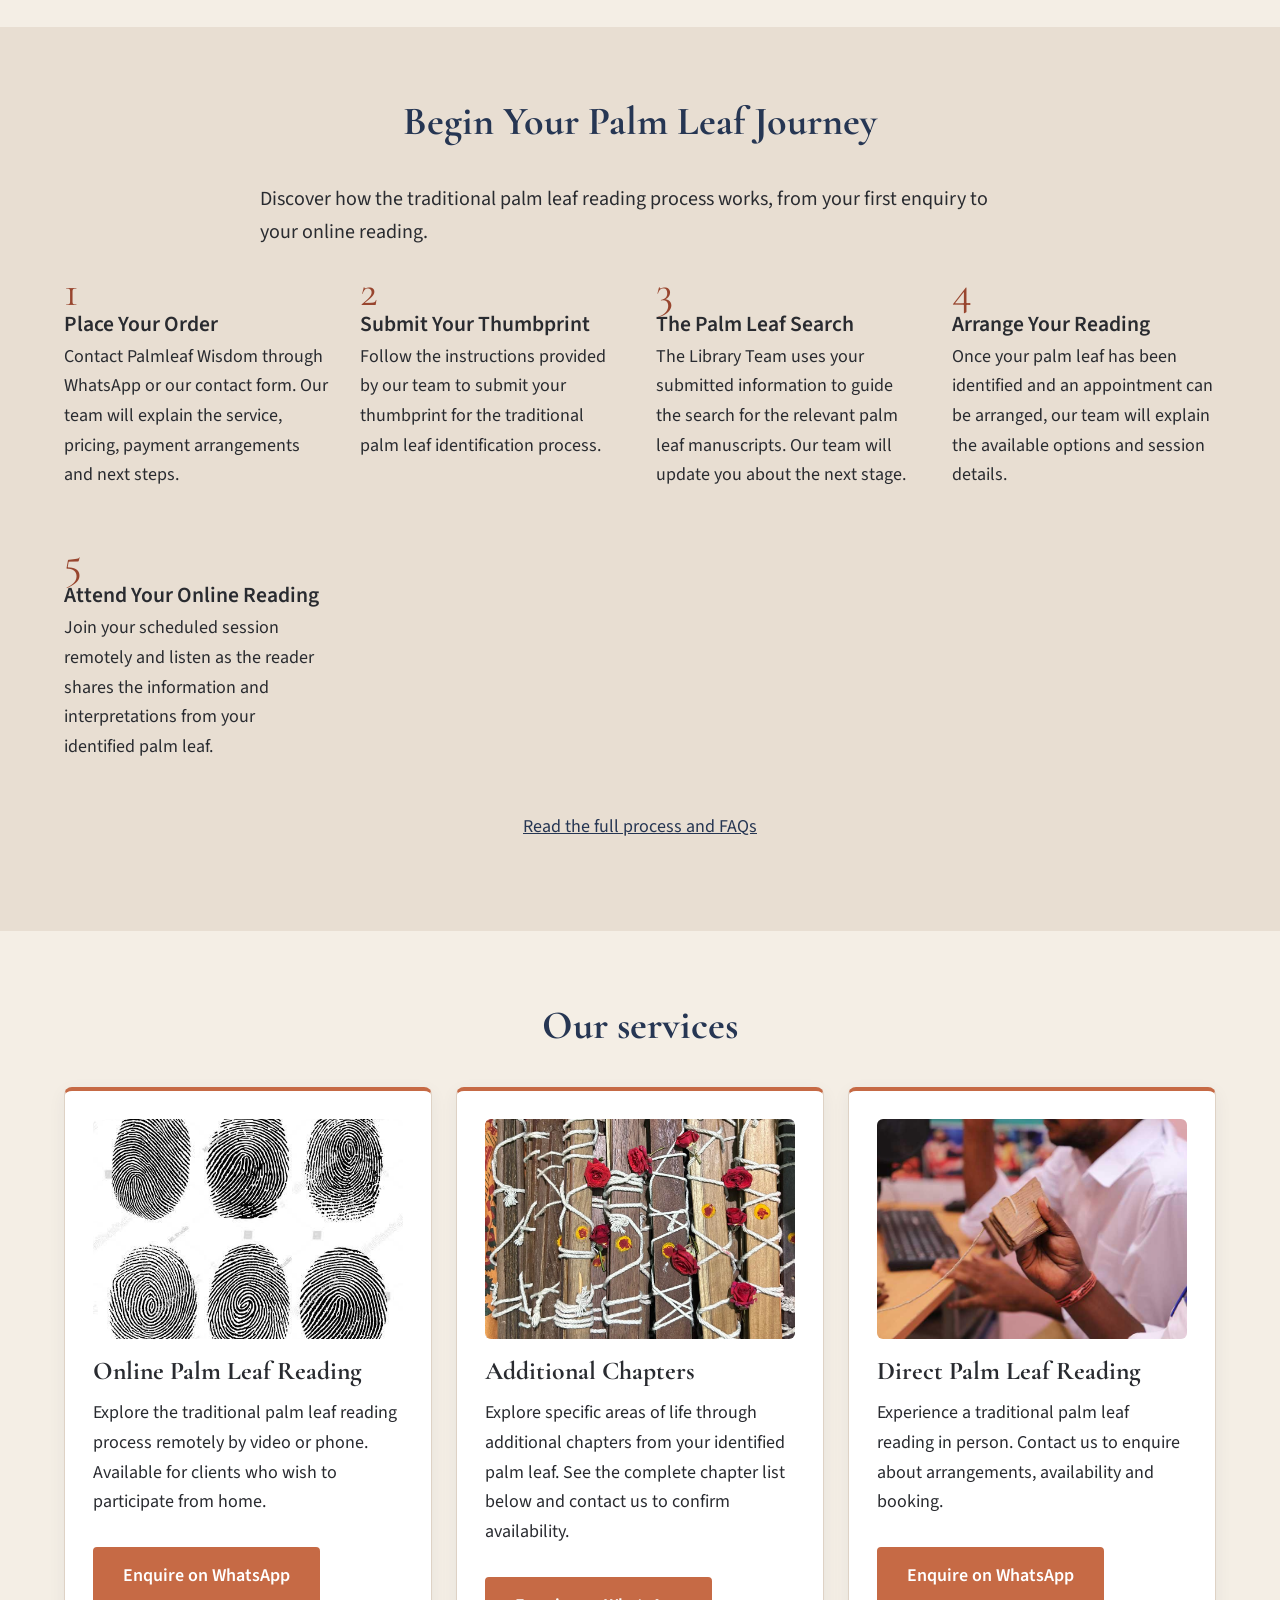
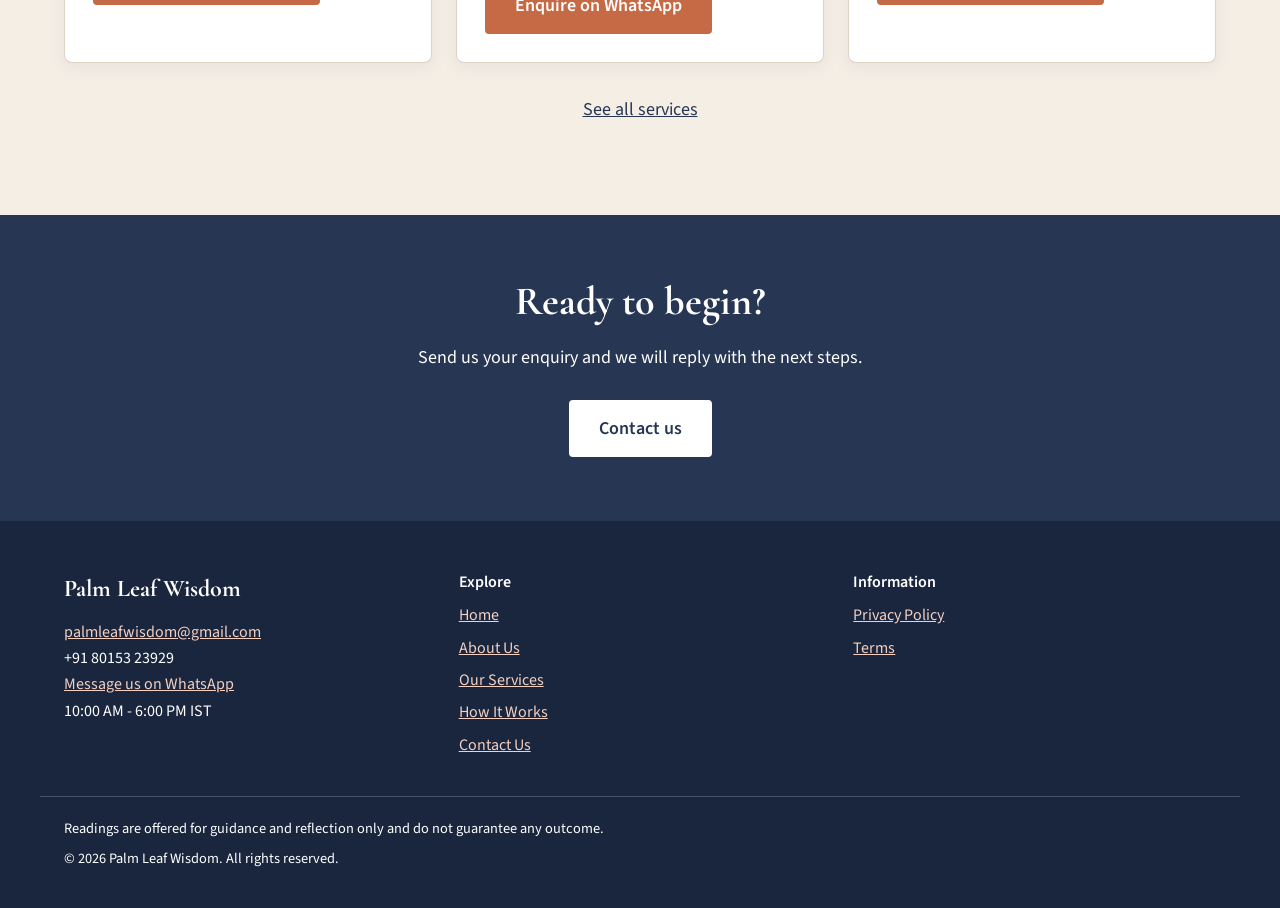
==== commit 49585a3b: "Update index.html" ====
--- a/index.html
+++ b/index.html
@@ -75,19 +75,72 @@
       </div>
     </section>
 
+  
     <!-- How it works -->
     <section class="section section-tint">
       <div class="container">
-        <h2 class="section-title">How it works</h2>
+        <h2 class="section-title">Begin Your Palm Leaf Journey</h2>
+
+        <p class="lead narrow">
+          Discover how the traditional palm leaf reading process works,
+          from your first enquiry to your online reading.
+        </p>
+
         <ol class="steps">
-          <li><h3>Send an enquiry</h3><p>Share your questions through the form or WhatsApp.</p></li>
-          <li><h3>Book a time</h3><p>We agree a date that suits your time zone.</p></li>
-          <li><h3>Attend your consultation</h3><p>Meet the reader online or in person. Contact PalmleafWisdom through WhatsApp or our contact form to enquire about available appointments. We will explain the process, pricing and arrangements before your consultation is confirmed.</p></li>
-          <li><h3>Follow-up</h3><p>Ask any remaining questions afterwards. Please discuss any follow-up questions or additional support when arranging your appointment. The applicable arrangements will be explained before you proceed.</p></li>
+          <li>
+            <h3>Place Your Order</h3>
+            <p>
+              Contact Palmleaf Wisdom through WhatsApp or our contact
+              form. Our team will explain the service, pricing, payment
+              arrangements and next steps.
+            </p>
+          </li>
+
+          <li>
+            <h3>Submit Your Thumbprint</h3>
+            <p>
+              Follow the instructions provided by our team to submit
+              your thumbprint for the traditional palm leaf
+              identification process.
+            </p>
+          </li>
+
+          <li>
+            <h3>The Palm Leaf Search</h3>
+            <p>
+              The Library Team uses your submitted information to
+              guide the search for the relevant palm leaf manuscripts.
+              Our team will update you about the next stage.
+            </p>
+          </li>
+
+          <li>
+            <h3>Arrange Your Reading</h3>
+            <p>
+              Once your palm leaf has been identified and an
+              appointment can be arranged, our team will explain
+              the available options and session details.
+            </p>
+          </li>
+
+          <li>
+            <h3>Attend Your Online Reading</h3>
+            <p>
+              Join your scheduled session remotely and listen as
+              the reader shares the information and interpretations
+              from your identified palm leaf.
+            </p>
+          </li>
         </ol>
-        <p class="section-link"><a href="how-it-works.html">Read the full process and FAQs</a></p>
+
+        <p class="section-link">
+          <a href="how-it-works.html">
+            Read the full process and FAQs
+          </a>
+        </p>
       </div>
     </section>
+
 
     <!-- Services preview (filled in from js/config.js) -->
     <section class="section">
--- a/css/styles.css
+++ b/css/styles.css
@@ -94,6 +94,12 @@
   font-size: 1.75rem;
   color: var(--green);
   text-decoration: none;
+}
+.brand img {
+  height: 82px;
+  width: auto;
+  max-width: 220px;
+  object-fit: contain;
 }
 .site-nav ul { list-style: none; margin: 0; padding: 0; display: flex; flex-wrap: wrap; gap: 8px 28px; }
 .site-nav a {
@@ -431,3 +437,56 @@
   }
 }
 
+/* Logo size adjustment */
+.brand img,
+.site-header .logo img,
+.site-header img {
+  max-height: 70px;
+  width: auto;
+  max-width: 240px;
+  object-fit: contain;
+}
+
+@media (max-width: 760px) {
+  .brand img,
+  .site-header .logo img,
+  .site-header img {
+    max-height: 50px;
+    max-width: 180px;
+  }
+}
+
+
+/* Service and chapter images */
+.service-image {
+  display: block;
+  width: 100%;
+  height: 220px;
+  object-fit: cover;
+  border-radius: 6px;
+  margin-bottom: 18px;
+}
+
+.service-card,
+.chapter-card {
+  overflow: hidden;
+}
+
+.service-card .button {
+  margin-top: 12px;
+}
+
+.chapter-number,
+.chapter-status {
+  font-size: 0.9rem;
+  font-weight: 600;
+}
+
+.chapter-status {
+  color: var(--gold-text);
+}
+
+#chapters-list {
+  align-items: stretch;
+}
+
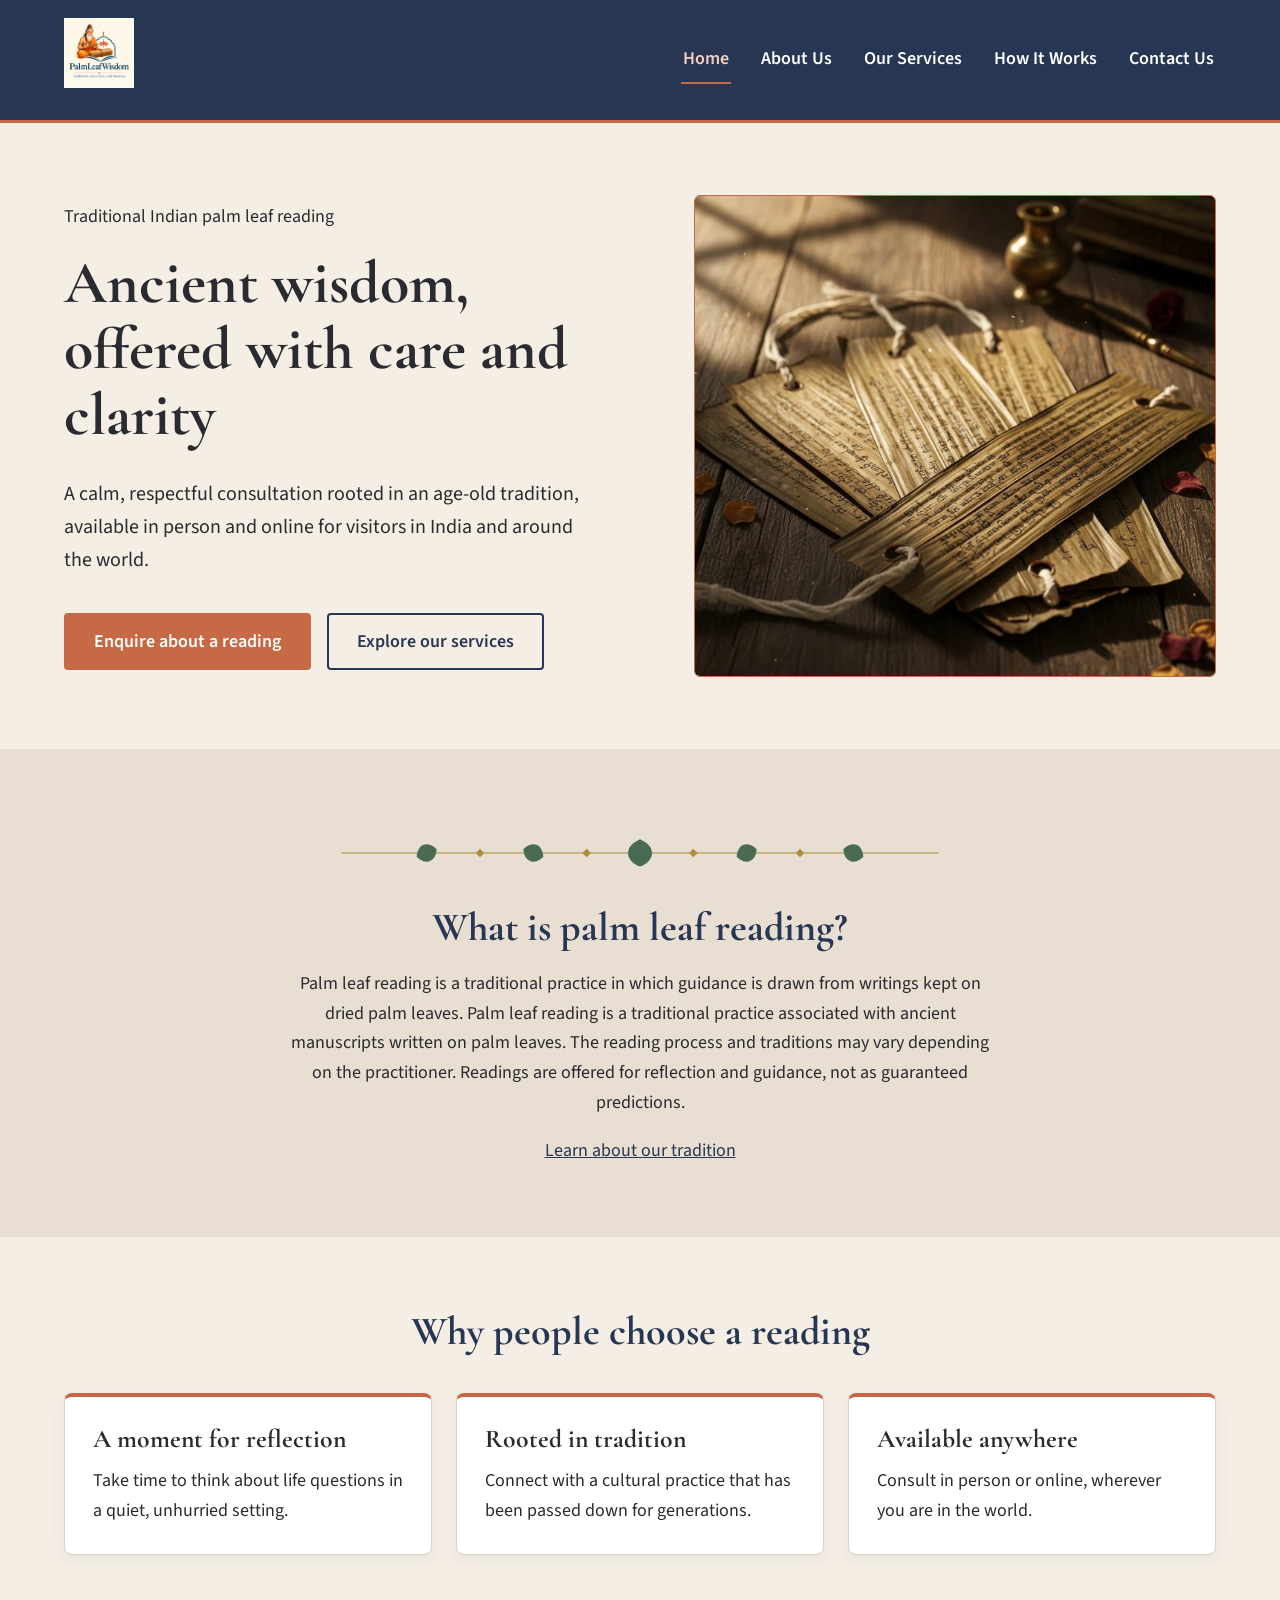
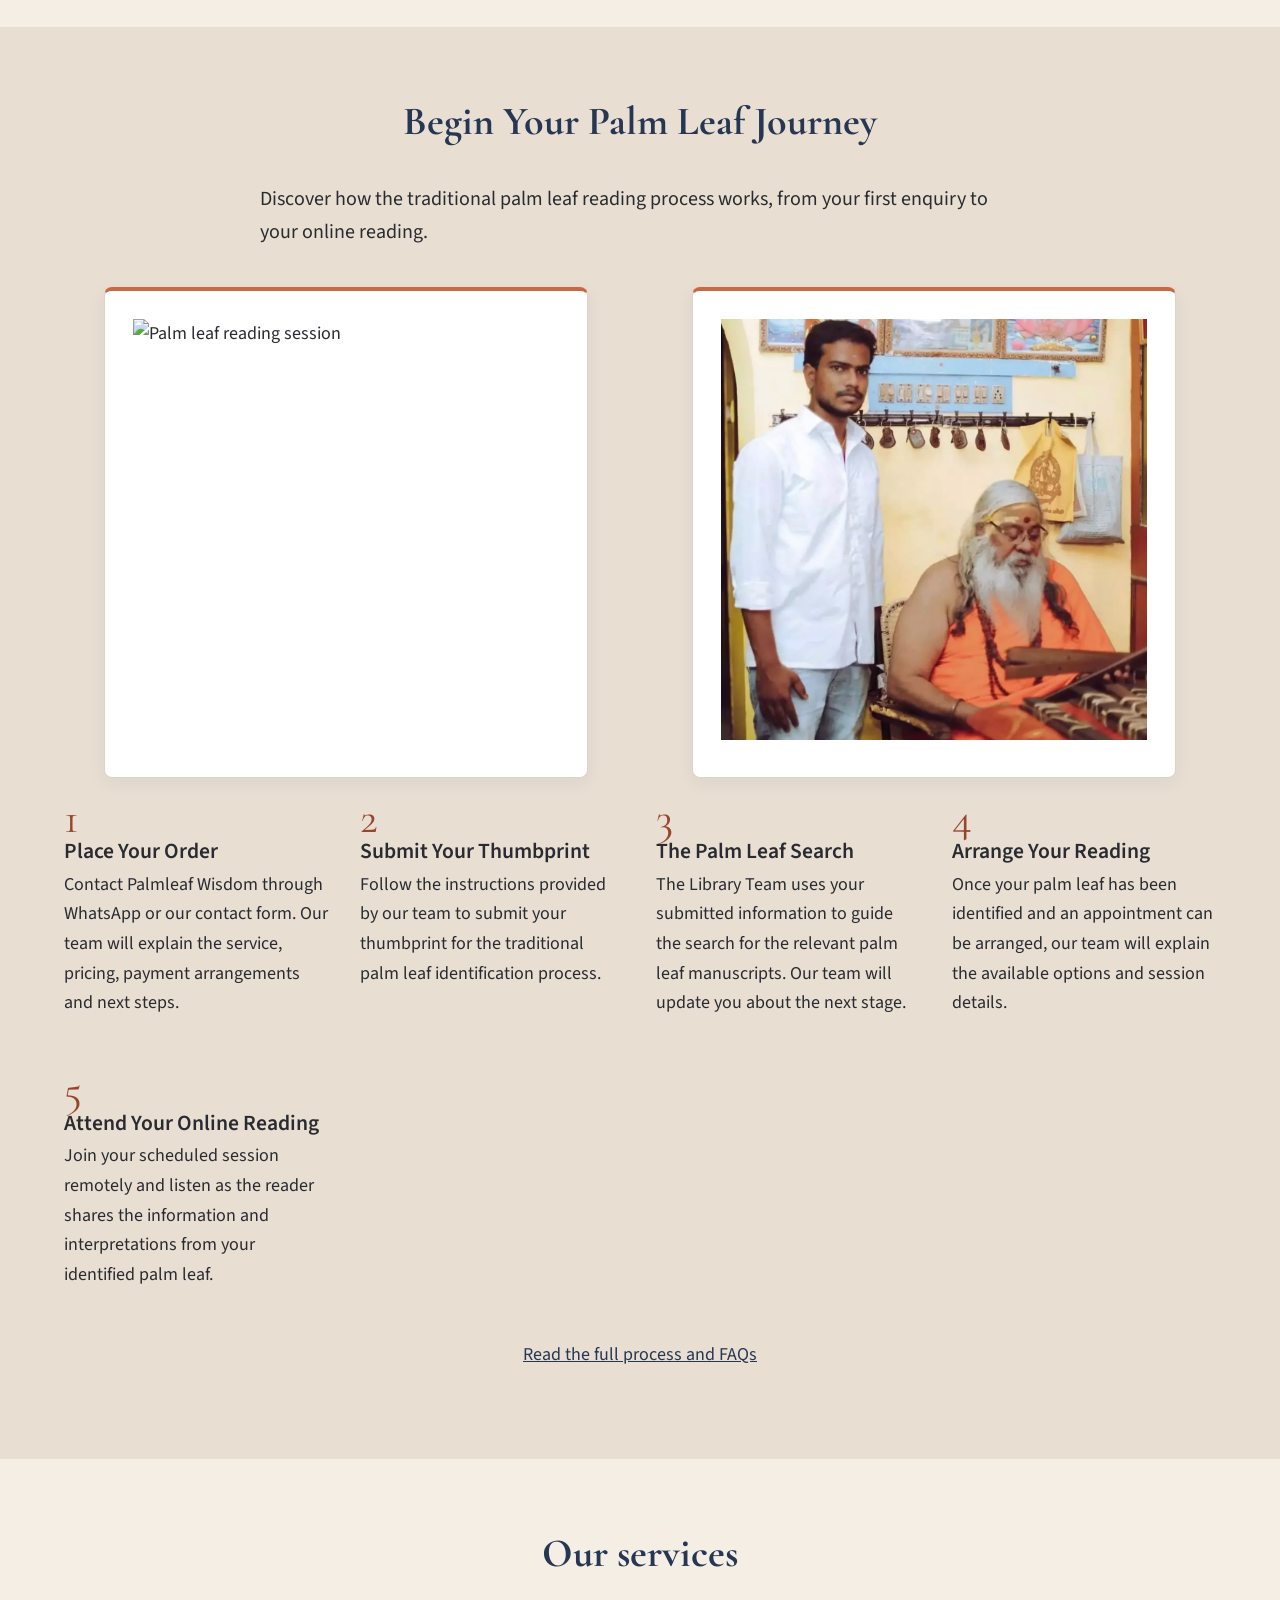
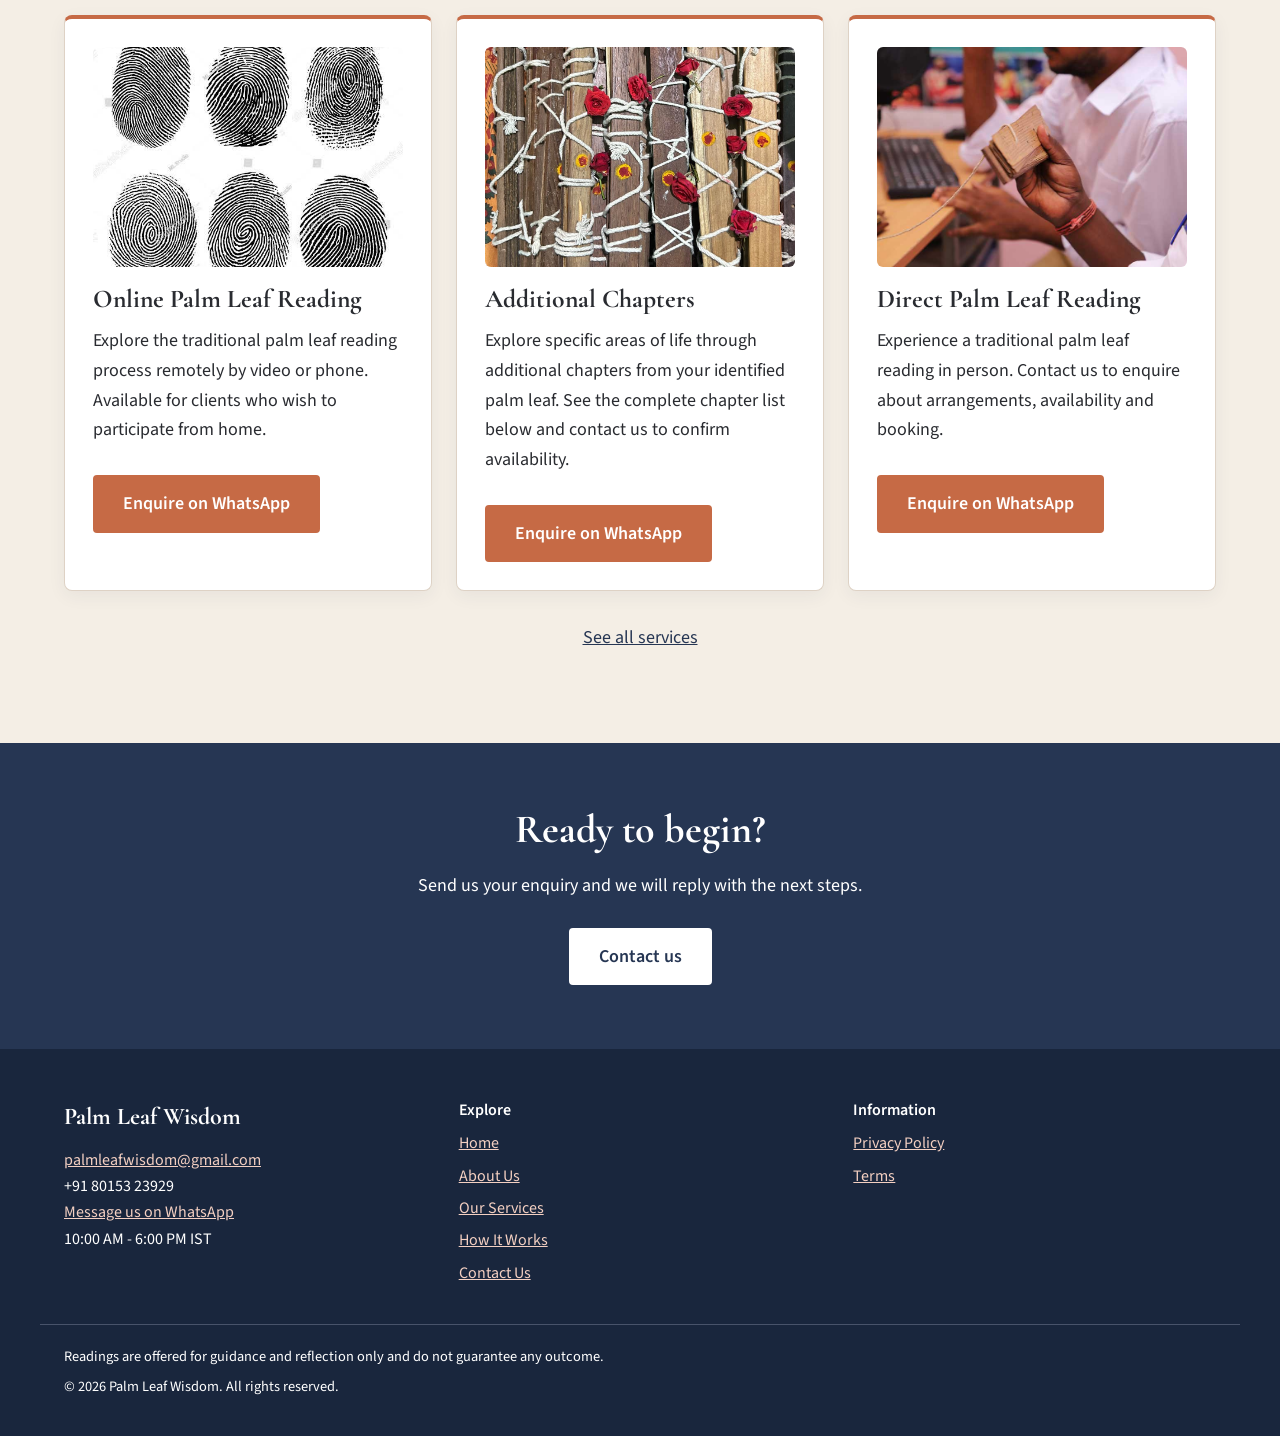
==== commit 08d74dec: "Update index.html" ====
--- a/index.html
+++ b/index.html
@@ -85,6 +85,22 @@
           Discover how the traditional palm leaf reading process works,
           from your first enquiry to your online reading.
         </p>
+        
+         <div class="cards reading-photos">
+          <figure class="card">
+            <img
+              src="images/gallery-1.jpg"
+              alt="Palm leaf reading session"
+              loading="lazy">
+          </figure>
+
+          <figure class="card">
+            <img
+              src="images/gallery-2.jpg"
+              alt="Palm leaf reading with an international client"
+              loading="lazy">
+          </figure>
+        </div>
 
         <ol class="steps">
           <li>
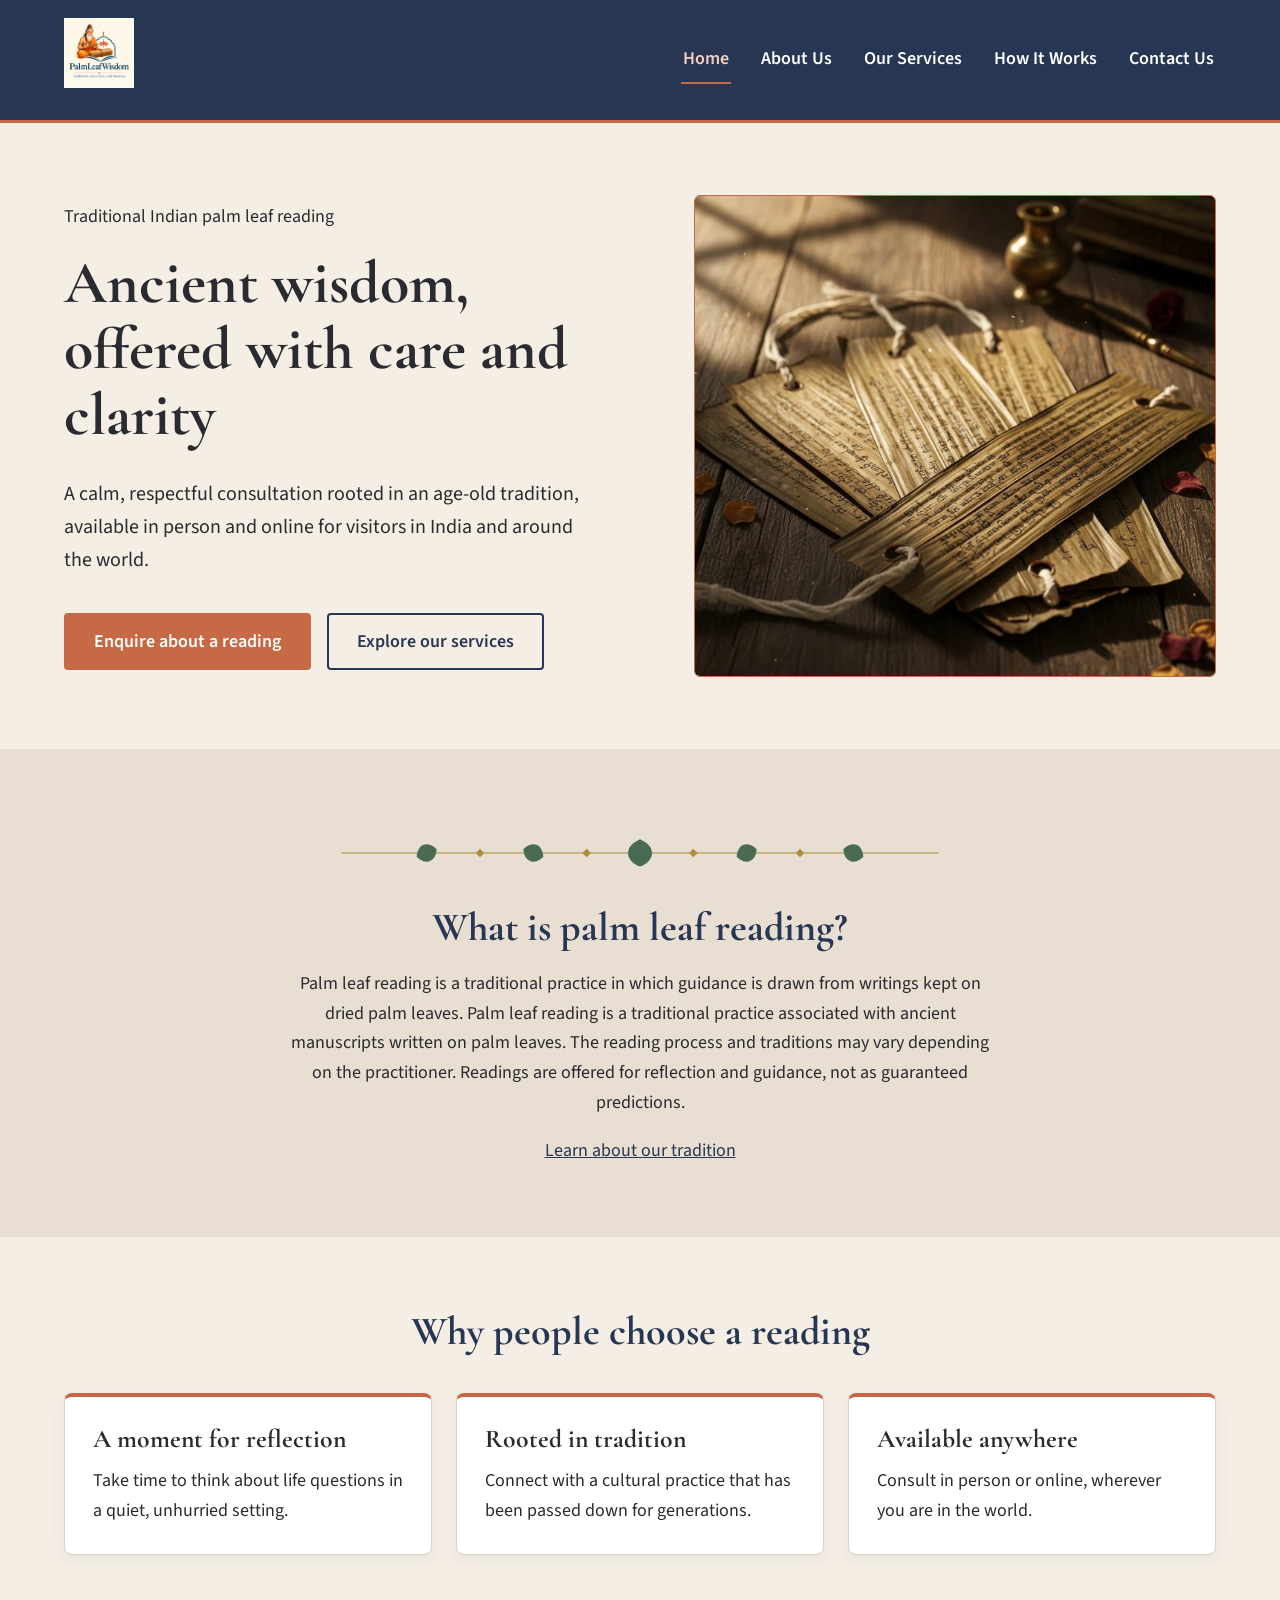
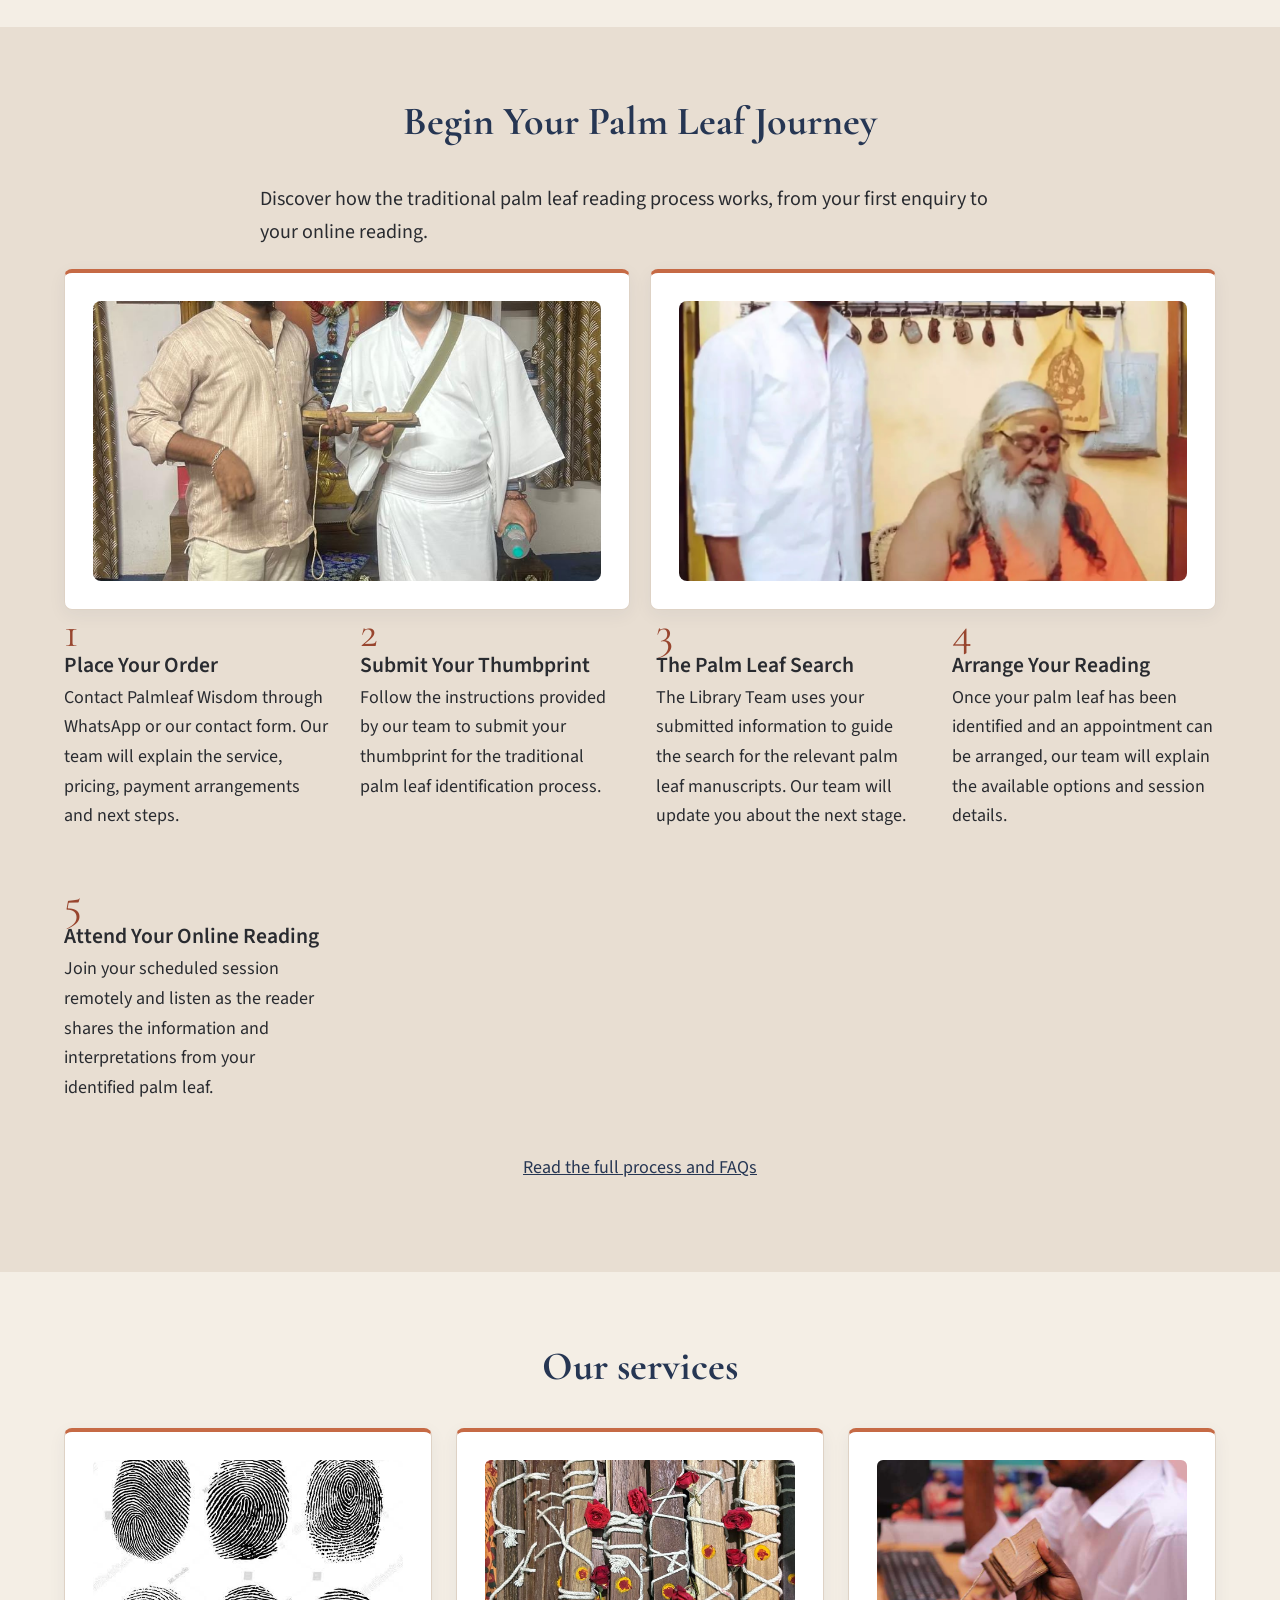
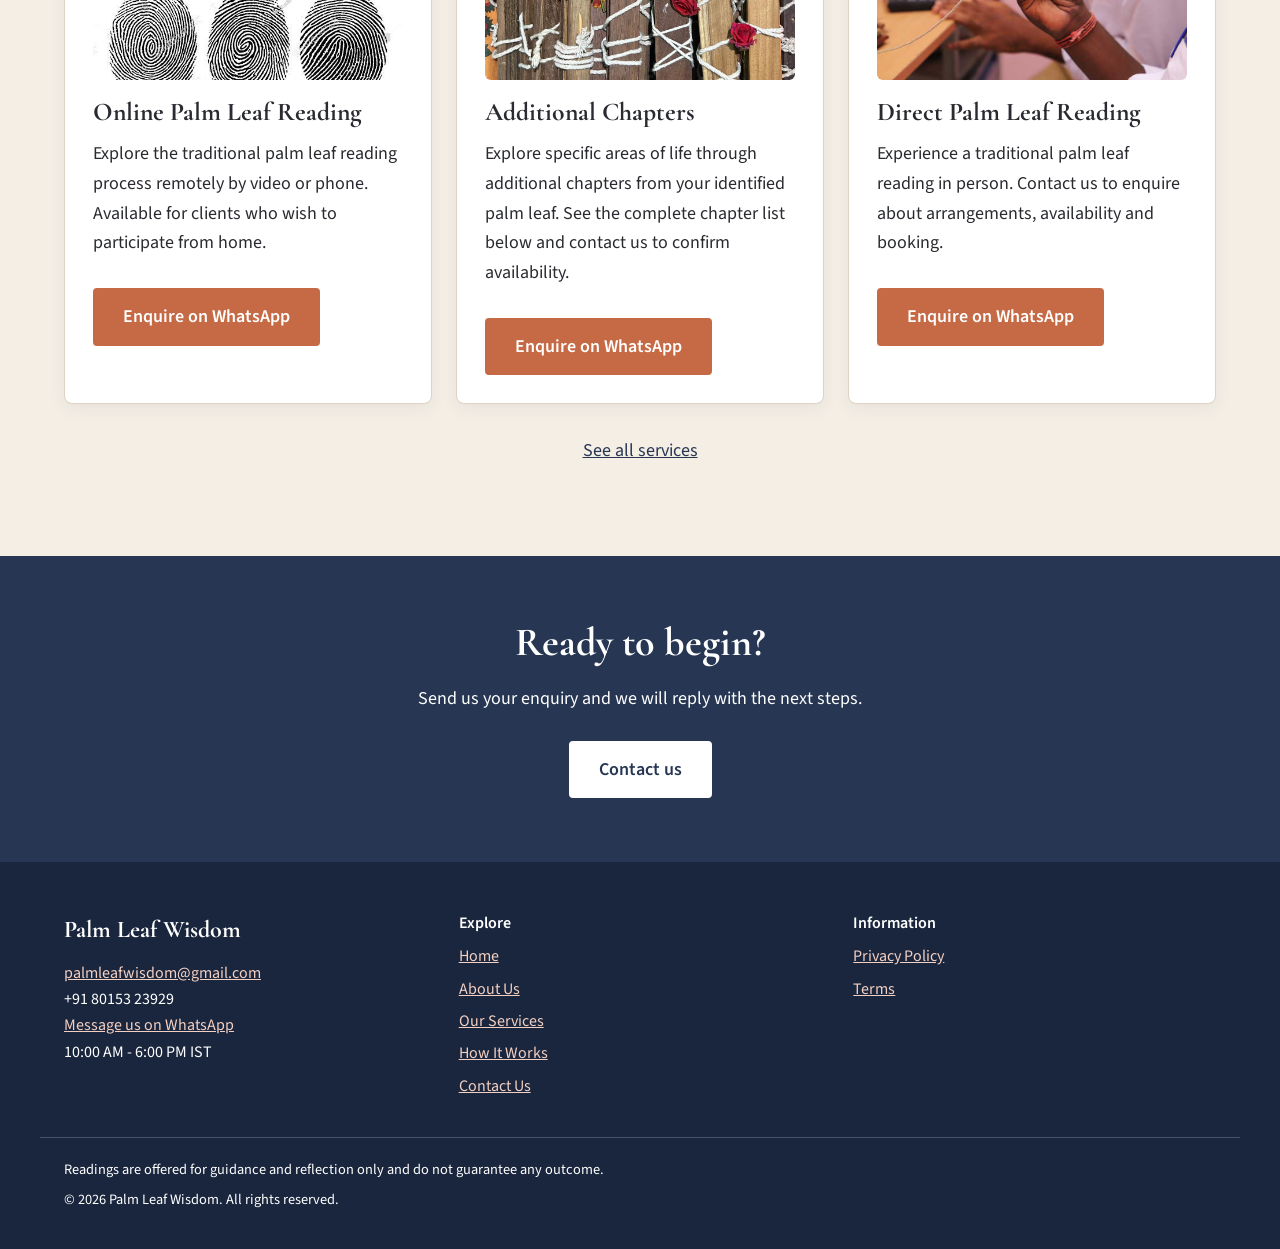
==== commit 9478a21e: "Update index.html" ====
--- a/index.html
+++ b/index.html
@@ -89,7 +89,7 @@
          <div class="cards reading-photos">
           <figure class="card">
             <img
-              src="images/gallery-1.jpg"
+              src="images/gallery-1.jpeg"
               alt="Palm leaf reading session"
               loading="lazy">
           </figure>
--- a/css/styles.css
+++ b/css/styles.css
@@ -490,3 +490,33 @@
   align-items: stretch;
 }
 
+/* Palm leaf reading gallery */
+.reading-photos {
+  grid-template-columns: repeat(2, minmax(0, 1fr));
+  gap: 20px;
+}
+
+.reading-photos figure {
+  margin: 0;
+  overflow: hidden;
+}
+
+.reading-photos img {
+  display: block;
+  width: 100%;
+  height: 280px;
+  object-fit: cover;
+  border-radius: 8px;
+}
+
+@media (max-width: 600px) {
+  .reading-photos {
+    grid-template-columns: 1fr;
+  }
+
+  .reading-photos img {
+    height: auto;
+    max-height: 360px;
+  }
+}
+
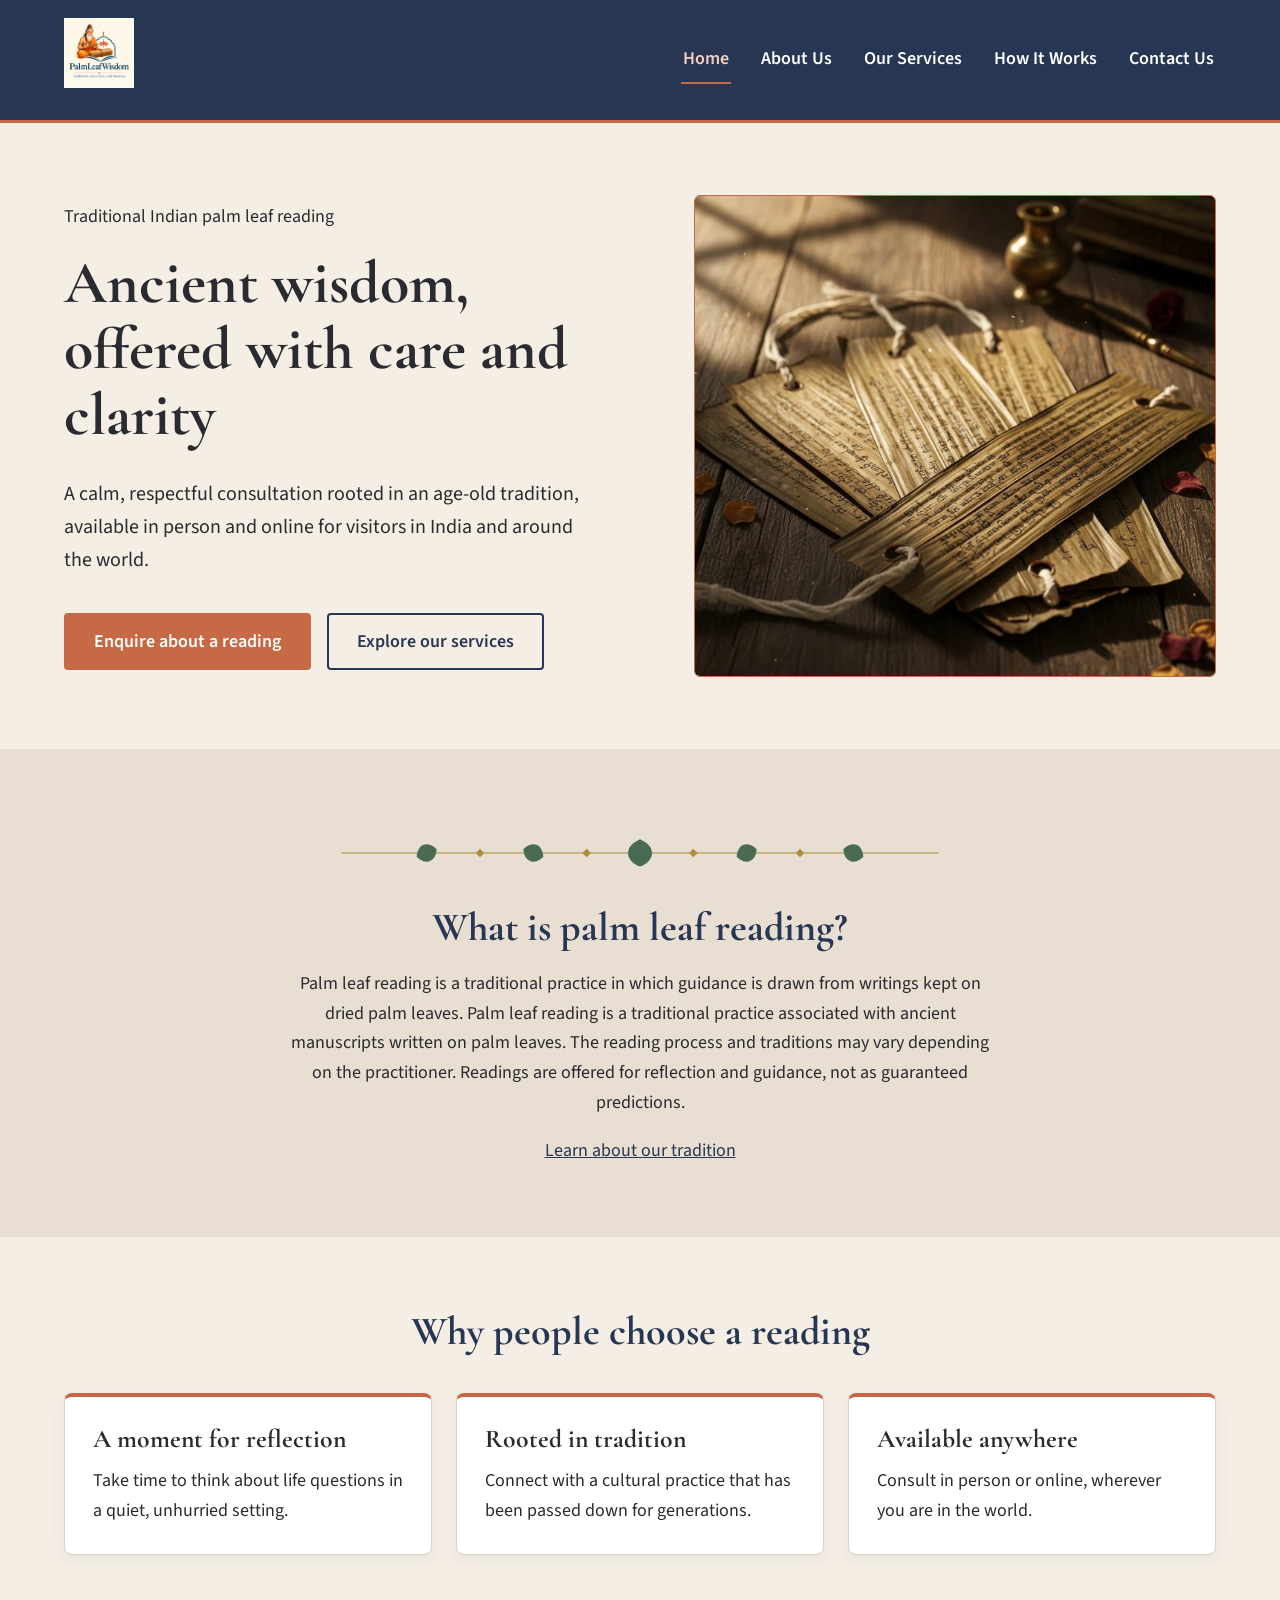
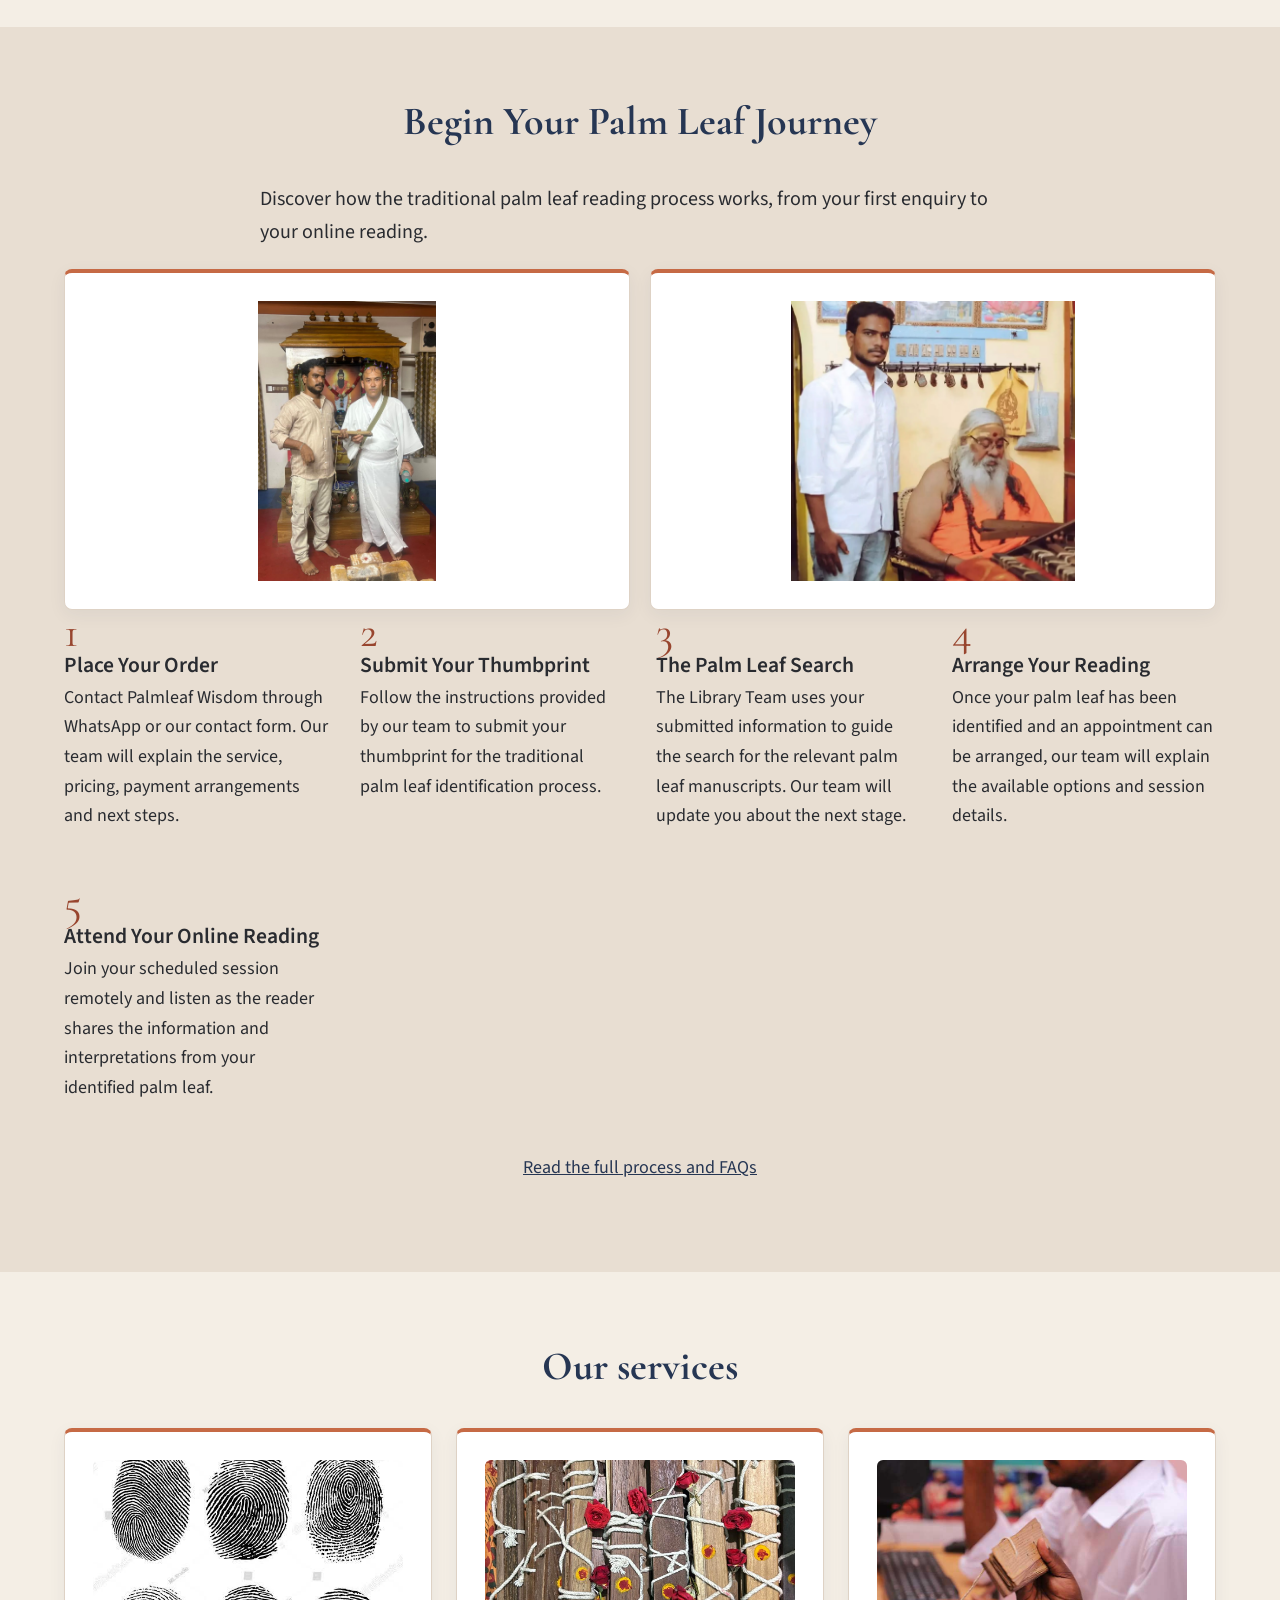
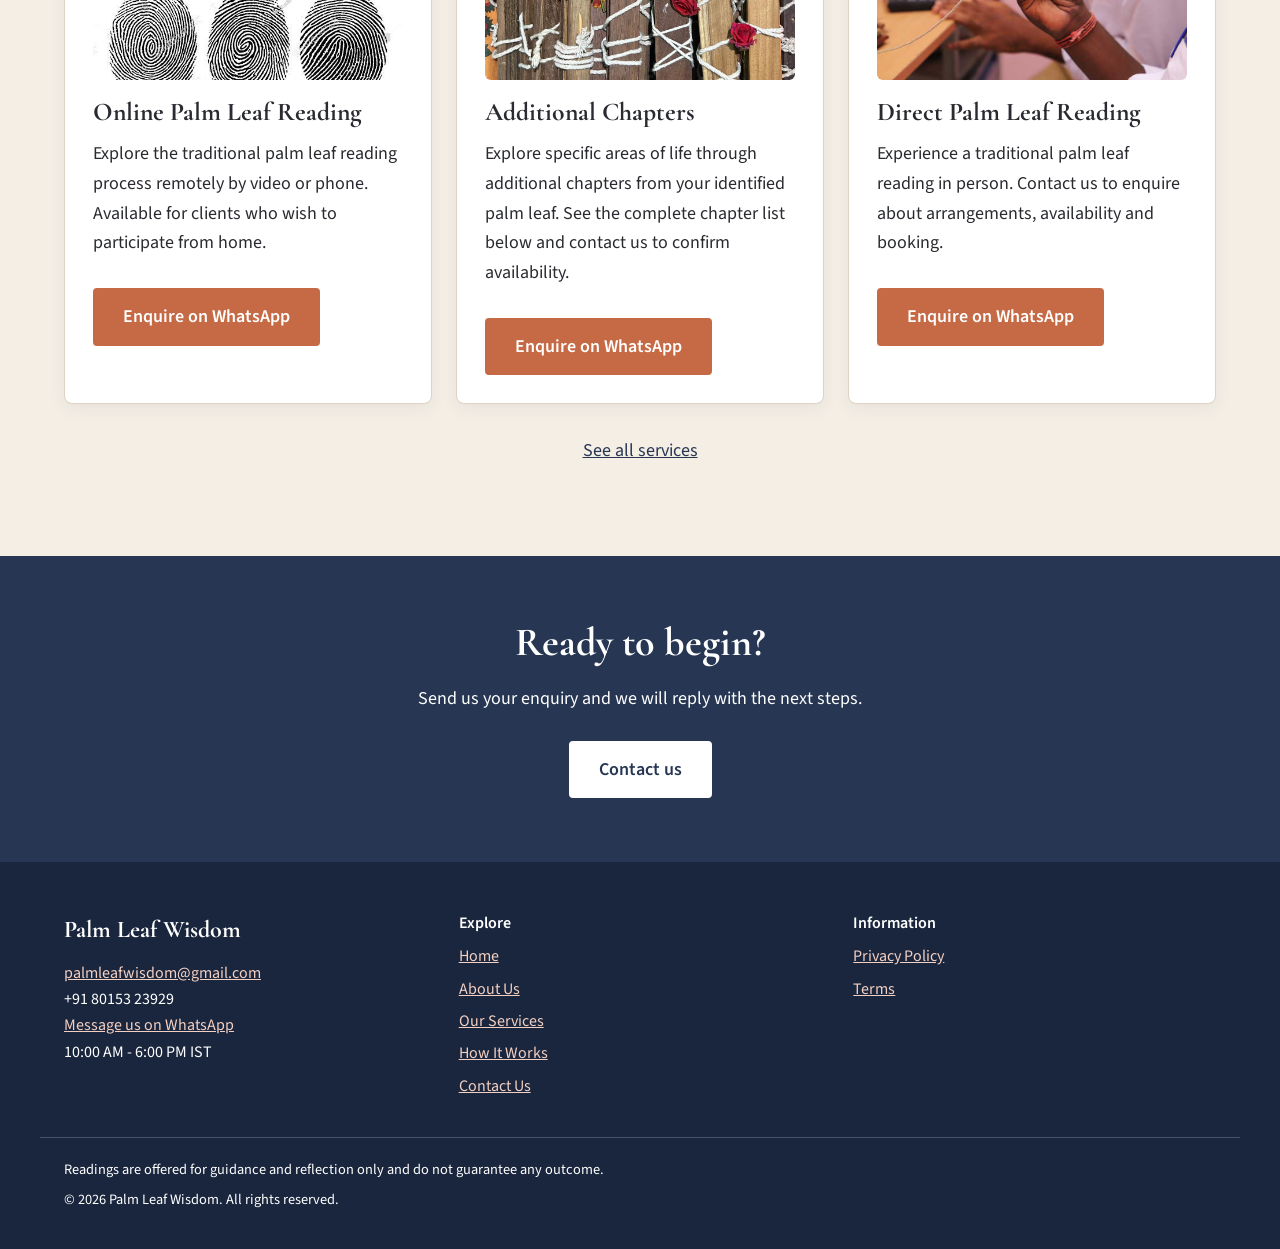
==== commit abfee83b: "Update index.html" ====
--- a/index.html
+++ b/index.html
@@ -3,8 +3,13 @@
 <head>
   <meta charset="utf-8">
   <meta name="viewport" content="width=device-width, initial-scale=1">
+
   <title>Palm Leaf Wisdom | Traditional Palm Leaf Reading in India and Online</title>
-  <meta name="description" content="Traditional Indian palm leaf reading, offered in person and online. Learn how a consultation works and send an enquiry. Readings are for guidance and reflection.Palm leaf readings are available in English and Tamil. Please mention your preferred language when enquiring about an appointment.">
+
+  <meta name="description" content="Traditional Indian palm leaf reading, offered in person and online. Learn how a consultation works and send an enquiry. Readings are for guidance and reflection. Palm leaf readings are available in English and Tamil. Please mention your preferred language when enquiring about an appointment.">
+
+  <meta name="google-site-verification" content="fE0jRDitgEgFu_T10aB0H3OAN9Pqrzxioel43L91tiQ">
+
   <link rel="icon" href="favicon.svg" type="image/svg+xml">
   <link rel="preconnect" href="https://fonts.googleapis.com">
   <link rel="preconnect" href="https://fonts.gstatic.com" crossorigin>
--- a/css/styles.css
+++ b/css/styles.css
@@ -505,9 +505,10 @@
   display: block;
   width: 100%;
   height: 280px;
-  object-fit: cover;
+  object-fit: contain;
   border-radius: 8px;
 }
+
 
 @media (max-width: 600px) {
   .reading-photos {
